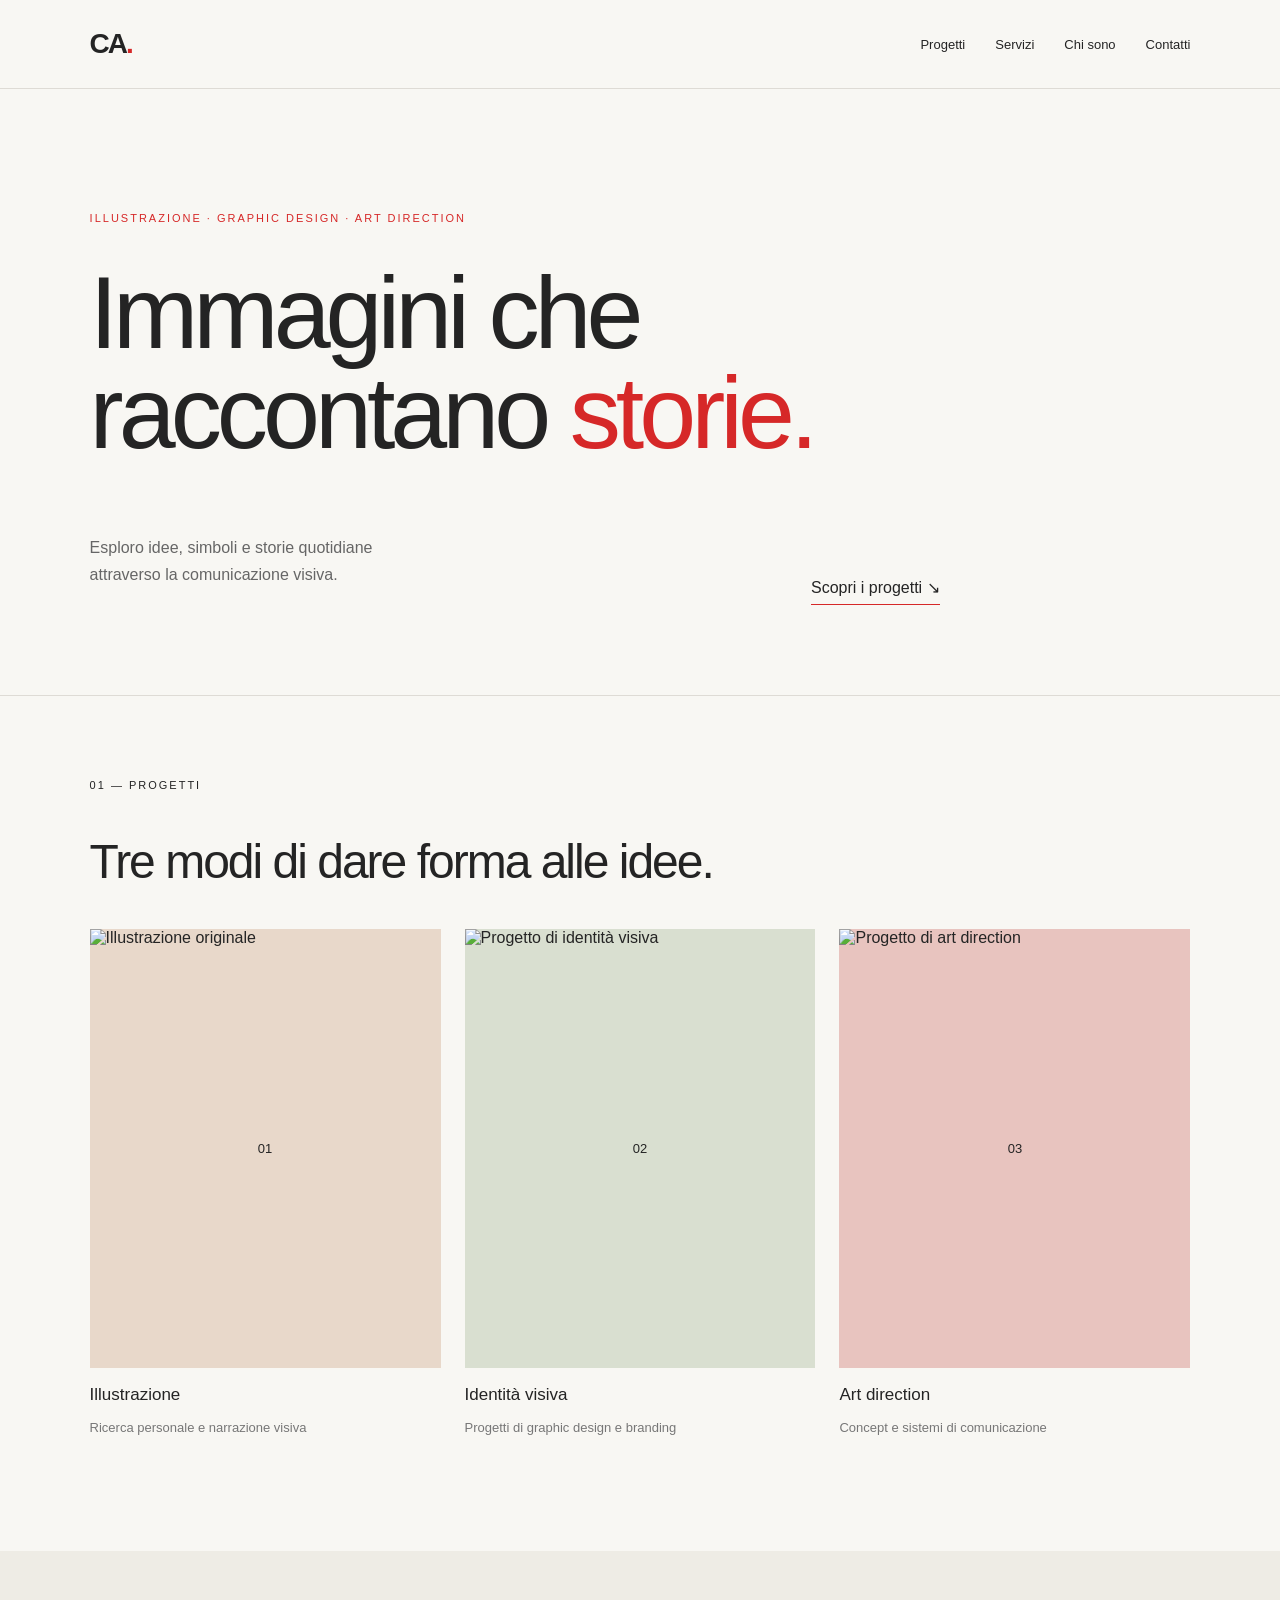
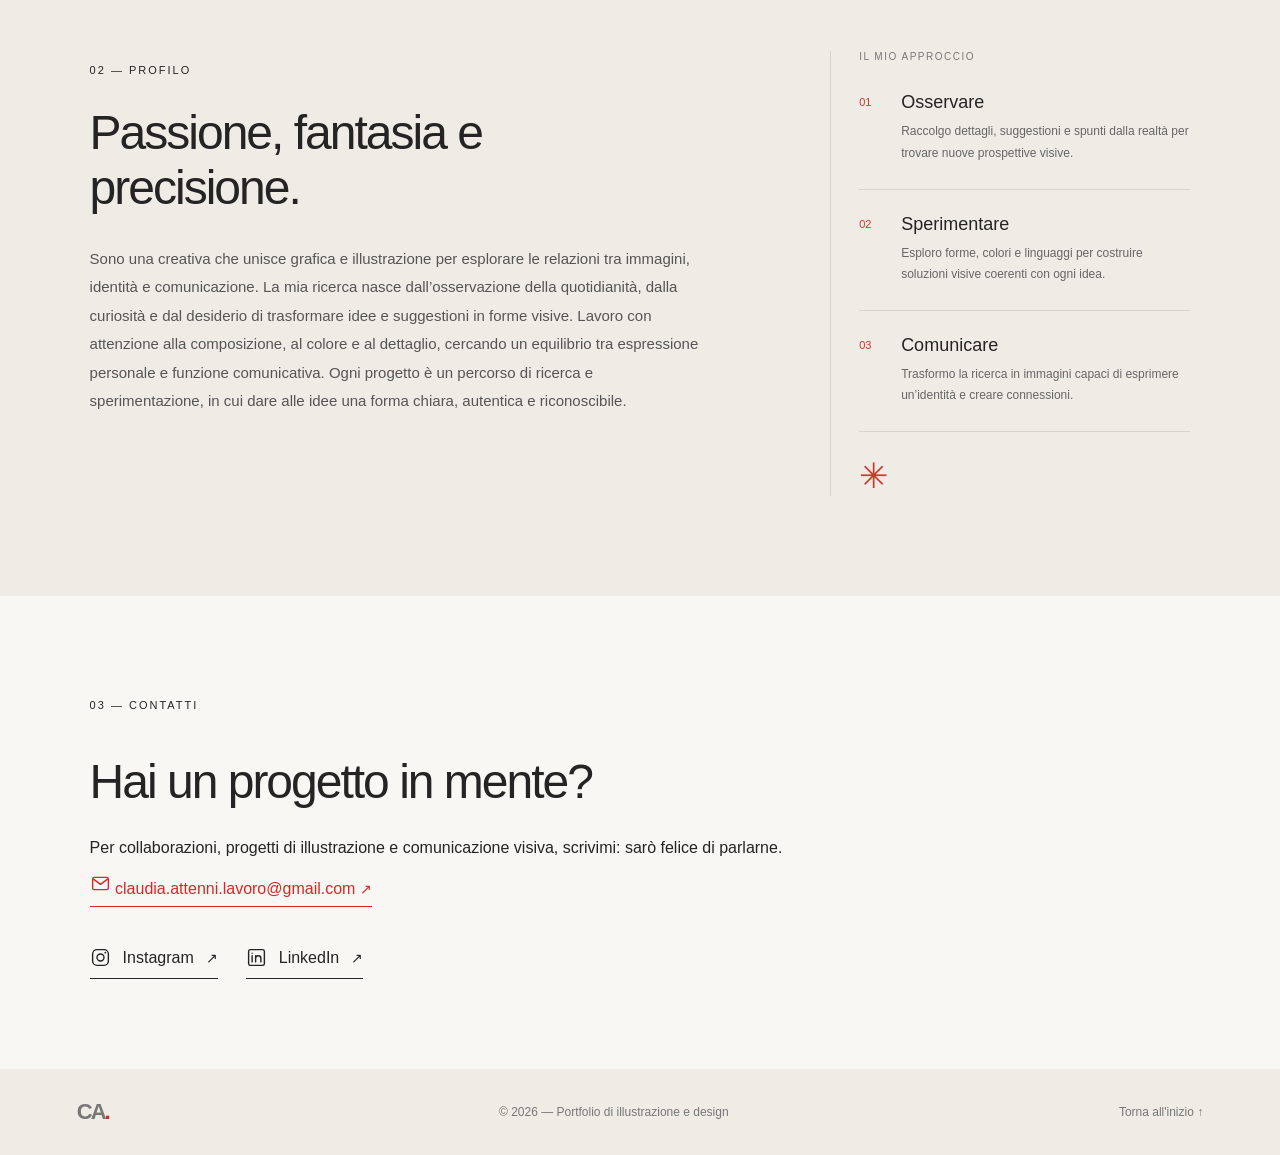
==== index.html @ a5320c5b "Add files via upload" ====
<!DOCTYPE html>
<html lang="it">
<head>
  <meta charset="UTF-8">
  <meta name="viewport" content="width=device-width, initial-scale=1.0">

  <title>Portfolio | Illustrazione e Design</title>

<link rel="icon" type="image/png" href="img\favicon.png">

  <link rel="stylesheet" href="style.css">
</head>

<body>

  <header class="header">
    <a href="#" class="logo">CA<span>.</span></a>

    <nav class="menu">
  <a href="index.html#progetti">Progetti</a>
  <a href="servizi.html">Servizi</a>
  <a href="chi-sono.html">Chi sono</a>
  <a href="index.html#contatti">Contatti</a>
</nav>
  </header>

  <main>

    <section class="hero">
      <p class="etichetta">
        ILLUSTRAZIONE · GRAPHIC DESIGN · ART DIRECTION
      </p>

      <h1>
        Immagini che<br>
        raccontano <span>storie.</span>
      </h1>

      <div class="hero-bottom">
        <p>
          Esploro idee, simboli e storie quotidiane
          attraverso la comunicazione visiva.
        </p>

        <a href="#progetti" class="link-progetti">
          Scopri i progetti ↘
        </a>
      </div>
    </section>

    <section class="progetti" id="progetti">
      <div class="sezione-header">
        <p class="etichetta">01 — PROGETTI</p>
        <h2>Tre modi di dare forma alle idee.</h2>
      </div>

  
<div class="griglia-progetti">

  <a class="progetto-link" href="illustrazione.html">
    <article class="progetto">
      <div class="immagine progetto-uno">
        <img
          src="img/illustrazione.jpg"
          alt="Illustrazione originale"
          loading="lazy"
        >
        <span>01</span>
      </div>
      <h3>Illustrazione</h3>
      <p>Ricerca personale e narrazione visiva</p>
    </article>
  </a>

  <a class="progetto-link" href="identita-visiva.html">
    <article class="progetto">
      <div class="immagine progetto-due">
        <img
          src="img/identita-visiva.jpg"
          alt="Progetto di identità visiva"
          loading="lazy"
        >
        <span>02</span>
      </div>
      <h3>Identità visiva</h3>
      <p>Progetti di graphic design e branding</p>
    </article>
  </a>

  <a class="progetto-link" href="art-direction.html">
    <article class="progetto">
      <div class="immagine progetto-tre">
        <img
          src="img/art-direction.jpg"
          alt="Progetto di art direction"
          loading="lazy"
        >
        <span>03</span>
      </div>
      <h3>Art direction</h3>
      <p>Concept e sistemi di comunicazione</p>
    </article>
  </a>

</div>

    </section>

   
<section class="profilo" id="profilo">

  <div class="profilo-sinistra">
    <p class="etichetta">02 — PROFILO</p>

    <h2>Passione, fantasia e precisione.</h2>

    <p class="profilo-testo">
      Sono una creativa che unisce grafica e illustrazione per esplorare
      le relazioni tra immagini, identità e comunicazione. La mia ricerca
      nasce dall’osservazione della quotidianità, dalla curiosità e dal
      desiderio di trasformare idee e suggestioni in forme visive.
      Lavoro con attenzione alla composizione, al colore e al dettaglio,
      cercando un equilibrio tra espressione personale e funzione
      comunicativa. Ogni progetto è un percorso di ricerca e
      sperimentazione, in cui dare alle idee una forma chiara,
      autentica e riconoscibile.
    </p>
  </div>

  <aside class="profilo-destra">

    <p class="profilo-laterale-titolo">IL MIO APPROCCIO</p>

    <div class="profilo-punto">
      <span class="profilo-numero">01</span>
      <div>
        <h3>Osservare</h3>
        <p>
          Raccolgo dettagli, suggestioni e spunti dalla realtà
          per trovare nuove prospettive visive.
        </p>
      </div>
    </div>

    <div class="profilo-punto">
      <span class="profilo-numero">02</span>
      <div>
        <h3>Sperimentare</h3>
        <p>
          Esploro forme, colori e linguaggi per costruire
          soluzioni visive coerenti con ogni idea.
        </p>
      </div>
    </div>

    <div class="profilo-punto">
      <span class="profilo-numero">03</span>
      <div>
        <h3>Comunicare</h3>
        <p>
          Trasformo la ricerca in immagini capaci di esprimere
          un’identità e creare connessioni.
        </p>
      </div>
    </div>

    <span class="profilo-segno" aria-hidden="true">✳</span>

  </aside>

</section>


<section class="contatti" id="contatti">

  <p class="etichetta">03 — CONTATTI</p>

  <h2>Hai un progetto in mente?</h2>

  <p>
    Per collaborazioni, progetti di illustrazione e comunicazione visiva,
    scrivimi: sarò felice di parlarne.
  </p>

  <a class="link-email" href="mailto:claudia.attenni.lavoro@gmail.com">
    <svg viewBox="0 0 24 24" aria-hidden="true">
      <rect x="3" y="5" width="18" height="14" rx="2"/>
      <path d="m4 7 8 6 8-6"/>
    </svg>
    <span>claudia.attenni.lavoro@gmail.com</span>
    <span class="freccia-contatto">↗</span>
  </a>

  <div class="contatti-social">

    <a
      href="https://www.instagram.com/claudia_graphicdesign/"
      target="_blank"
      rel="noopener noreferrer"
      aria-label="Visita il profilo Instagram"
    >
      <svg viewBox="0 0 24 24" aria-hidden="true">
        <rect x="3" y="3" width="18" height="18" rx="5"/>
        <circle cx="12" cy="12" r="4"/>
        <circle cx="17.5" cy="6.5" r="1" class="punto-icona"/>
      </svg>
      <span>Instagram</span>
      <span class="freccia-contatto">↗</span>
    </a>

    <a
      href="https://www.linkedin.com/in/claudia-attenni-b484a43a5/"
      target="_blank"
      rel="noopener noreferrer"
      aria-label="Visita il profilo LinkedIn"
    >
      <svg viewBox="0 0 24 24" aria-hidden="true">
        <rect x="3" y="3" width="18" height="18" rx="2"/>
        <path d="M7 10v7 M7 7v.1 M11 17v-7 M11 13a3 3 0 0 1 6 0v4"/>
      </svg>
      <span>LinkedIn</span>
      <span class="freccia-contatto">↗</span>
    </a>

  </div>

</section>


  </main>

<footer class="footer">
  <a href="index.html" class="logo">CA<span>.</span></a>

  <p>© 2026 — Portfolio di illustrazione e design</p>

  <a href="#top" class="torna-inizio">
    Torna all'inizio ↑
  </a>
</footer>

  <script src="script.js"></script>

</body>
</html>
---- style.css ----
/* homepage INDEX */
/* IMPOSTAZIONI GENERALI */

* {
  box-sizing: border-box;
}

html {
  scroll-behavior: smooth;
}

body {
  margin: 0;
  background: #f8f7f3;
  color: #242424;
  font-family: Arial, sans-serif;
}

a {
  color: inherit;
  text-decoration: none;
}

.etichetta {
  font-size: 11px;
  letter-spacing: 2px;
  line-height: 1.6;
}

/* HEADER */

.header {
  display: flex;
  justify-content: space-between;
  align-items: center;
  padding: 28px 7%;
  border-bottom: 1px solid #dedbd5;
}

.logo {
  font-size: 28px;
  font-weight: bold;
  letter-spacing: -2px;
}

.logo span,
.hero h1 span {
  color: #d62828;
}

.menu {
  display: flex;
  gap: 30px;
  font-size: 13px;
  font-weight: 300;
}

.menu a:hover,
footer a:hover {
  color: #d62828;
}

section[id] {
  scroll-margin-top: 24px;
}

.menu a {
  transition: color 0.2s ease;
}

.menu a:focus-visible {
  outline: 2px solid #d62828;
  outline-offset: 5px;
}

/* PRESENTAZIONE */

.hero {
  padding: 110px 7% 90px;
}

.hero .etichetta {
  color: #d62828;
}

.hero h1 {
  margin: 35px 0;
  font-size: clamp(48px, 8vw, 108px);
  line-height: 0.98;
  letter-spacing: -5px;
  font-weight: 500;
}

.hero-bottom {
  display: flex;
  justify-content: space-between;
  align-items: end;
  gap: 30px;
  max-width: 850px;
}

.hero-bottom p {
  max-width: 350px;
  color: #666;
  line-height: 1.7;
}

.link-progetti {
  padding-bottom: 7px;
  border-bottom: 1px solid #d62828;
  white-space: nowrap;
}

/* PROGETTI */

.progetti {
  padding: 70px 7% 100px;
  border-top: 1px solid #dedbd5;
}

.sezione-header {
  margin-bottom: 35px;
}

.sezione-header h2,
.profilo h2,
.contatti h2 {
  font-size: clamp(30px, 4vw, 48px);
  font-weight: 500;
  letter-spacing: -2px;
}

.griglia-progetti {
  display: grid;
  grid-template-columns: repeat(3, minmax(0, 1fr));
  gap: 24px;
}

.immagine {
  position: relative;
  display: flex;
  align-items: center;
  justify-content: center;
  aspect-ratio: 4 / 5;
  overflow: hidden;
}

.immagine span {
  font-size: 13px;
}

.progetto-uno {
  background: #e8d8ca;
}

.progetto-due {
  background: #d9dfd0;
}

.progetto-tre {
  background: #e8c4bf;
}

.progetto h3 {
  margin-bottom: 6px;
  font-size: 17px;
  font-weight: 500;
}

.progetto p {
  color: #777;
  font-size: 13px;
  line-height: 1.6;
}

.immagine img {
  display: block;
  width: 100%;
  height: 100%;
  object-fit: cover;
  transition: transform 0.4s ease;
}

.progetto:hover .immagine img {
  transform: scale(1.04);
}

/* PROFILO */

.profilo {
  padding: 80px 7%;
  background: #eeece5;
}

.profilo h2 {
  max-width: 650px;
}

.profilo > p:last-child {
  max-width: 480px;
  line-height: 1.8;
  color: #666;
}

/* CONTATTI */

.contatti {
  padding: 90px 7%;
}

.contatti h2 {
  margin-bottom: 30px;
}

.contatti > a {
  display: inline-block;
  padding-bottom: 8px;
  color: #d62828;
  border-bottom: 1px solid #d62828;
}

/* FOOTER */

footer {
  display: flex;
  justify-content: space-between;
  padding: 25px 7%;
  border-top: 1px solid #dedbd5;
  color: #777;
  font-size: 12px;
}

/* ADATTAMENTO AGLI SCHERMI PICCOLI */

@media (max-width: 700px) {
  .header {
    padding: 22px 6%;
  }

  .menu {
    gap: 14px;
    font-size: 12px;
  }

  .hero {
    padding: 80px 6%;
  }

  .hero h1 {
    letter-spacing: -2px;
  }

  .hero-bottom {
    align-items: start;
    flex-direction: column;
    gap: 15px;
  }

  .progetti,
  .profilo,
  .contatti {
    padding: 60px 6%;
  }

  .griglia-progetti {
    grid-template-columns: 1fr;
    gap: 30px;
  }

  footer {
    padding: 22px 6%;
    gap: 15px;
  }
}




/* PAGINA CHI SONO */

.pagina-chi-sono {
  overflow: hidden;
}

/* INTRODUZIONE */

.introduzione-personale {
  padding: 100px 7% 110px;
}

.introduzione-personale .etichetta,
.pagina-chi-sono .etichetta {
  color: #d62828;
}

.introduzione-personale h1 {
  max-width: 1000px;
  margin: 45px 0 35px;
  font-size: clamp(48px, 8vw, 100px);
  line-height: 1;
  letter-spacing: -5px;
  font-weight: 500;
}

.introduzione-personale h1 span {
  display: block;
  color: #d62828;
}

.testo-introduttivo {
  max-width: 570px;
  margin-left: auto;
  color: #666;
  font-size: 18px;
  line-height: 1.8;
}

/* APPROCCIO CREATIVO */

.approccio-creativo {
  display: grid;
  grid-template-columns: 1fr 1fr;
  gap: 70px;
  padding: 90px 7%;
  background: #eeece5;
}

.titolo-approccio h2,
.formazione h2,
.invito-contatti h2 {
  max-width: 550px;
  font-size: clamp(32px, 4vw, 52px);
  line-height: 1.1;
  letter-spacing: -2px;
  font-weight: 500;
}

.testo-approccio {
  padding-top: 25px;
}

.testo-approccio p {
  margin: 0 0 22px;
  color: #555;
  font-size: 15px;
  line-height: 1.9;
}

/* AREE CREATIVE */

.aree-creative {
  padding: 100px 7%;
}

.elenco-competenze {
  margin-top: 35px;
  border-top: 1px solid #dedbd5;
}

.competenza {
  display: grid;
  grid-template-columns: 50px 1fr 30px;
  gap: 20px;
  align-items: center;
  padding: 28px 0;
  border-bottom: 1px solid #dedbd5;
  transition: padding 0.25s ease;
}

.competenza:hover {
  padding-left: 10px;
}

.competenza > span:first-child {
  color: #d62828;
  font-size: 12px;
}

.competenza h3 {
  margin: 0 0 8px;
  font-size: 23px;
  font-weight: 500;
}

.competenza p {
  margin: 0;
  color: #777;
  font-size: 14px;
  line-height: 1.7;
}

.freccia {
  color: #d62828;
  font-size: 22px;
}

/* FORMAZIONE */

.formazione {
  padding: 90px 7%;
  background: #eeece5;
}

.formazione h2 {
  margin: 35px 0 55px;
}

.voce-formazione {
  max-width: 750px;
  padding: 25px 0;
  border-top: 1px solid #d5d2ca;
}

.anno-formazione {
  color: #d62828;
  font-size: 12px;
  letter-spacing: 0.5px;
}

.voce-formazione h3 {
  margin: 12px 0;
  font-size: 22px;
  font-weight: 500;
}

.voce-formazione > p:last-child {
  max-width: 550px;
  color: #666;
  font-size: 14px;
  line-height: 1.8;
}

/* INVITO AI CONTATTI */

.invito-contatti {
  padding: 100px 7%;
}

.invito-contatti h2 {
  margin: 35px 0 20px;
}

.invito-contatti > p:not(.etichetta) {
  color: #666;
  line-height: 1.8;
}

.invito-contatti > a {
  display: inline-block;
  margin-top: 15px;
  padding-bottom: 8px;
  color: #d62828;
  border-bottom: 1px solid #d62828;
}

/* ACCESSIBILITÀ E NAVIGAZIONE */

.menu a[aria-current="page"] {
  color: #d62828;
}

/* ADATTAMENTO A TABLET E SMARTPHONE */

@media (max-width: 700px) {
  .introduzione-personale {
    padding: 75px 6%;
  }

  .introduzione-personale h1 {
    margin: 35px 0 25px;
    letter-spacing: -2px;
  }

  .testo-introduttivo {
    margin-left: 0;
    font-size: 16px;
  }

  .approccio-creativo {
    grid-template-columns: 1fr;
    gap: 20px;
    padding: 65px 6%;
  }

  .testo-approccio {
    padding-top: 0;
  }

  .aree-creative,
  .formazione,
  .invito-contatti {
    padding: 65px 6%;
  }

  .competenza {
    grid-template-columns: 30px 1fr 20px;
    gap: 12px;
  }

  .competenza h3 {
    font-size: 20px;
  }

  .formazione h2,
  .invito-contatti h2 {
    letter-spacing: -1px;
  }
}





/* COLLEGAMENTI AI PROGETTI */

.progetto-link {
  display: block;
  min-width: 0;
}

.progetto-link .progetto {
  height: 100%;
}

.progetto-link .immagine {
  transition: transform 0.3s ease;
}

.progetto-link:hover .immagine {
  transform: translateY(-4px);
}

.progetto-link:focus-visible {
  outline: 2px solid #d62828;
  outline-offset: 5px;
}

/* PAGINA DEL SINGOLO PROGETTO */

.pagina-progetto {
  padding-top: 30px;
}

.torna-indietro {
  display: inline-block;
  margin: 10px 7% 40px;
  color: #666;
  font-size: 13px;
}

.torna-indietro:hover {
  color: #d62828;
}

.introduzione-progetto {
  padding: 45px 7% 65px;
}

.introduzione-progetto .etichetta {
  color: #d62828;
}

.introduzione-progetto h1 {
  margin: 30px 0 20px;
  font-size: clamp(45px, 8vw, 96px);
  font-weight: 500;
  line-height: 1;
  letter-spacing: -4px;
}

.introduzione-progetto > p:last-child {
  max-width: 600px;
  color: #666;
  font-size: 17px;
  line-height: 1.8;
}

.immagine-dettaglio {
  display: flex;
  align-items: center;
  justify-content: center;
  margin: 0 7%;
  min-height: 350px;
  aspect-ratio: 16 / 9;
  background: #ffffff;
  color: #242424;
  font-size: 13px;
}

.testo-progetto {
  display: grid;
  grid-template-columns: 1fr 1fr;
  gap: 60px;
  padding: 90px 7%;
}

.testo-progetto .etichetta {
  color: #d62828;
}

.testo-progetto h2 {
  max-width: 400px;
  font-size: clamp(30px, 4vw, 45px);
  font-weight: 500;
  letter-spacing: -2px;
}

.descrizione-dettagliata {
  padding-top: 20px;
}

.descrizione-dettagliata p {
  color: #666;
  font-size: 15px;
  line-height: 1.9;
}

.progetto-contatti {
  padding: 65px 7%;
  background: #eeece5;
}

.progetto-contatti h2 {
  font-size: clamp(30px, 4vw, 45px);
  font-weight: 500;
  letter-spacing: -2px;
}

.progetto-contatti a {
  display: inline-block;
  padding-bottom: 8px;
  color: #d62828;
  border-bottom: 1px solid #d62828;
}

@media (max-width: 700px) {
  .introduzione-progetto {
    padding: 30px 6% 45px;
  }

  .introduzione-progetto h1 {
    letter-spacing: -2px;
  }

  .immagine-dettaglio {
    margin: 0 6%;
    min-height: 220px;
  }

  .testo-progetto {
    grid-template-columns: 1fr;
    gap: 15px;
    padding: 60px 6%;
  }

  .descrizione-dettagliata {
    padding-top: 0;
  }

  .progetto-contatti {
    padding: 55px 6%;
  }

  .progetto-contatti h2 {
    letter-spacing: -1px;
  }
}



/* IMMAGINI DEI PROGETTI */

.immagine {
  position: relative;
  overflow: hidden;
}

.immagine img {
  display: block;
  width: 100%;
  height: 100%;
  object-fit: cover;
  object-position: center;
}

/* Mantiene visibili i numeri delle schede */

.immagine span {
  position: absolute;
  z-index: 2;
}




/* NAVIGAZIONE MIGLIORATA */

.header {
  position: relative;
  z-index: 10;
  background: #f8f7f3;
}

.menu a {
  transition: color 0.2s ease;
}

.menu a:focus-visible,
.logo:focus-visible,
footer a:focus-visible {
  outline: 2px solid #d62828;
  outline-offset: 5px;
}

/* INTERAZIONI DEI PROGETTI */

.progetto-link {
  color: inherit;
  text-decoration: none;
}

.progetto-link .immagine {
  transition: transform 0.3s ease;
}

.progetto-link:hover .immagine {
  transform: translateY(-5px);
}

.progetto-link:hover h3 {
  color: #d62828;
}

.progetto h3 {
  transition: color 0.2s ease;
}

/* MOVIMENTO RIDOTTO PER CHI LO PREFERISCE */

@media (prefers-reduced-motion: reduce) {
  html {
    scroll-behavior: auto;
  }

  *,
  *::before,
  *::after {
    animation-duration: 0.01ms !important;
    transition-duration: 0.01ms !important;
  }
}

/* SMARTPHONE */

@media (max-width: 480px) {
  .header {
    padding: 20px 6%;
    align-items: flex-start;
    gap: 18px;
  }

  .logo {
    font-size: 25px;
  }

  .menu {
    flex-wrap: wrap;
    justify-content: flex-end;
    gap: 10px 15px;
    font-size: 12px;
  }

  .hero h1 {
    font-size: clamp(42px, 12vw, 58px);
  }

  footer {
    flex-wrap: wrap;
    align-items: center;
    font-size: 11px;
  }
}



/* IMMAGINE PRINCIPALE DEL PROGETTO */

/* Illustrazione principale	1800 × 1200 px
Poster verticale	1200 × 1800 px
Dettagli e mockup	1400 × 1000 px */

.immagine-dettaglio {
  position: relative;
  overflow: hidden;
}

.immagine-dettaglio img {
  display: block;
  width: 100%;
  height: 100%;
  object-fit: contain;
  object-position: center;
}

.immagine-dettaglio .numero-immagine {
  position: absolute;
  right: 20px;
  bottom: 20px;
  z-index: 2;
  padding: 8px 12px;
  background: var(--carta);
  color: var(--inchiostro);
  font-size: 12px;
  letter-spacing: 1px;
}


/* IMMAGINE NELLA PAGINA CHI SONO */

.immagine-personale {
  margin: 0px 0px 100px 0px;
}

.immagine-personale img {
  display: block;
  width: 100%;
  max-height: 650px;
  object-fit: contain;
  object-position: center;
  background: var(--carta-scura);
}

.didascalia-immagine {
  margin-top: 12px;
  color: var(--secondario);
  font-size: 12px;
  letter-spacing: 0.04em;
}

@media (max-width: 600px) {
  .immagine-personale {
    margin: 25px var(--margine) 55px;
  }

  .immagine-personale img {
    max-height: 450px;
  }
}



/* 05 — ESPERIENZE E RICONOSCIMENTI */


.esperienze {
  margin: 0;
  padding: 90px 7% 100px;
  background: #eeece5;
  width: 100%;
}


.esperienze h2 {
  max-width: 650px;
  margin: 0 0 45px;
}

.elenco-esperienze {
  width: 100%;
  border-top: 1px solid var(--linea);
  box-sizing: border-box;
}

.voce-esperienza {
  display: grid;
  grid-template-columns: 1fr 1.2fr 1.5fr;
  gap: 30px;
  align-items: start;
  padding: 28px 0;
  border-bottom: 1px solid var(--linea);
  box-sizing: border-box;
}

.voce-esperienza .anno-formazione,
.voce-esperienza h3,
.voce-esperienza p:last-child {
  margin-top: 0;
}

.voce-esperienza h3 {
  margin-bottom: 0;
}

.voce-esperienza p:last-child {
  color: var(--secondario);
  line-height: 1.7;
}

@media (max-width: 700px) {
  .voce-esperienza {
    grid-template-columns: 1fr;
    gap: 10px;
    padding: 24px 0;
  }

.esperienze {
  padding: 65px 6% 60px;
}

  .esperienze {
    padding-bottom: 60px;
  }
}


/* FOOTER */

.footer {
  display: flex;
  align-items: center;
  justify-content: space-between;
  gap: 24px;
  padding: 30px 6% 30px;
  border-top: 1px solid var(--linea);
  background: #eeece5;
}

.footer p {
  margin: 0;
  color: var(--secondario);
  font-size: 12px;
}

.footer .logo {
  font-size: 22px;
  font-weight: 700;
}

.footer .torna-inizio {
  font-size: 12px;
  transition: color 0.2s ease;
}

.footer .torna-inizio:hover {
  color: var(--rosso);
}

@media (max-width: 600px) {
  .footer {
    flex-wrap: wrap;
    gap: 18px;
  }

  .footer p {
    order: 3;
    width: 100%;
  }
}

/* ICONE DEI CONTATTI */

.link-email,
.contatti-social a {
  display: inline-flex;
  align-items: center;
  gap: 12px;
  text-decoration: none;
}

.link-email svg,
.contatti-social svg {
  width: 21px;
  height: 21px;
  flex-shrink: 0;
  fill: none;
  stroke: currentColor;
  stroke-width: 1.6;
  stroke-linecap: round;
  stroke-linejoin: round;
}

.contatti-social {
  display: flex;
  flex-wrap: wrap;
  gap: 28px;
  margin-top: 30px;
}

.contatti-social a {
  padding: 10px 0;
  border-bottom: 1px solid currentColor;
  transition: color 0.2s ease;
}

.freccia-contatto {
  font-size: 14px;
  transition: transform 0.2s ease;
}

.contatti-social a:hover,
.link-email:hover {
  color: var(--rosa);
}

.contatti-social a:hover .freccia-contatto,
.link-email:hover .freccia-contatto {
  transform: translate(3px, -3px);
}

.punto-icona {
  fill: currentColor;
  stroke: none;
}

@media (max-width: 600px) {
  .contatti-social {
    gap: 20px;
  }

  .link-email {
    align-items: flex-start;
    overflow-wrap: anywhere;
  }
}


/* =====================================
   ADATTAMENTO A TABLET E SMARTPHONE
   ===================================== */

/* TABLET */
@media (max-width: 900px) {
  :root {
    --margine: 5%;
  }

  .griglia-progetti {
    grid-template-columns: repeat(2, minmax(0, 1fr));
    gap: 28px 20px;
  }

  .hero {
    min-height: auto;
    padding-top: 100px;
    padding-bottom: 60px;
  }
}

/* SMARTPHONE */
@media (max-width: 600px) {
  :root {
    --margine: 6%;
  }

  body {
    font-size: 15px;
  }

  /* HEADER E MENU */
  .header {
    padding: 20px var(--margine);
    gap: 16px;
    flex-wrap: wrap;
  }

  .menu {
    display: flex;
    flex-wrap: wrap;
    gap: 12px 18px;
  }

  .menu a {
    font-size: 12px;
  }

  /* TITOLI E INTRODUZIONE */
  .hero {
    padding-top: 75px;
    padding-bottom: 45px;
  }

  .hero h1,
  .introduzione-personale h1,
  .introduzione-progetto h1 {
    font-size: clamp(38px, 10vw, 58px);
    line-height: 1.05;
    overflow-wrap: break-word;
  }

  .hero p,
  .testo-introduttivo,
  .introduzione-progetto > p {
    font-size: 15px;
    line-height: 1.7;
  }

  /* PROGETTI */
  .progetti,
  .profilo,
  .contatti,
  .pagina-chi-sono,
  .pagina-progetto {
    padding-left: var(--margine);
    padding-right: var(--margine);
  }

  .griglia-progetti {
    grid-template-columns: minmax(0, 1fr);
    gap: 32px;
  }

  .immagine {
    width: 100%;
    aspect-ratio: 4 / 3;
  }

  
/* RACCONTO EDITORIALE DEL PROGETTO */
.testo-progetto {
  display: grid;
  grid-template-columns: minmax(0, 0.85fr) minmax(0, 1.15fr);
  gap: clamp(32px, 7vw, 100px);
  padding: 64px 0;
  border-top: 1px solid var(--linea);
  border-bottom: 1px solid var(--linea);
}

.testo-progetto-intestazione h2 {
  max-width: 420px;
  margin: 20px 0;
  font-size: clamp(30px, 4vw, 48px);
  line-height: 1.08;
  font-weight: 400;
  letter-spacing: -0.04em;
}

.testo-introduttivo {
  max-width: 340px;
  color: var(--secondario);
  font-size: 15px;
  line-height: 1.7;
}

.descrizione-dettagliata {
  min-width: 0;
}

.descrizione-dettagliata > p {
  font-size: 16px;
  line-height: 1.9;
}

.dati-progetto {
  margin-top: 36px;
  border-top: 1px solid var(--linea);
}

.dato-progetto {
  display: flex;
  justify-content: space-between;
  gap: 20px;
  padding: 15px 0;
  border-bottom: 1px solid var(--linea);
  font-size: 13px;
}

.dato-progetto span:first-child {
  color: var(--secondario);
}

.dato-progetto span:last-child {
  text-align: right;
}

@media (max-width: 700px) {
  .testo-progetto {
    grid-template-columns: 1fr;
    gap: 24px;
    padding: 40px 0;
  }

  .testo-progetto-intestazione h2 {
    font-size: 34px;
  }

  .dati-progetto {
    margin-top: 28px;
  }
}


/* APERTURA EDITORIALE DEL PROGETTO */
.introduzione-progetto {
  padding-top: clamp(36px, 6vw, 80px);
  padding-bottom: clamp(32px, 5vw, 64px);
}

.introduzione-riga {
  display: flex;
  justify-content: space-between;
  align-items: center;
  gap: 20px;
  padding-bottom: 22px;
  border-bottom: 1px solid var(--linea);
}

.introduzione-riga .etichetta,
.introduzione-categoria {
  margin: 0;
  font-size: 11px;
  letter-spacing: 0.1em;
}

.introduzione-categoria {
  color: var(--secondario);
  text-align: right;
}

.introduzione-progetto h1 {
  max-width: 1000px;
  margin: 32px 0 28px;
  font-size: clamp(44px, 8vw, 104px);
  line-height: 0.98;
  font-weight: 400;
  letter-spacing: -0.065em;
  overflow-wrap: anywhere;
}

.introduzione-fondo {
  display: flex;
  justify-content: space-between;
  align-items: flex-end;
  gap: 28px;
}

.introduzione-fondo > p {
  max-width: 500px;
  margin: 0;
  color: var(--secondario);
  font-size: 17px;
  line-height: 1.7;
}

.link-esplora {
  display: inline-flex;
  align-items: center;
  gap: 12px;
  flex-shrink: 0;
  padding-bottom: 6px;
  border-bottom: 1px solid var(--rosso);
  font-size: 13px;
  transition: color 0.25s ease;
}

.link-esplora span {
  color: var(--rosso);
  transition: transform 0.25s ease;
}

.link-esplora:hover {
  color: var(--rosso);
}

.link-esplora:hover span {
  transform: translateY(3px);
}

@media (max-width: 600px) {
  .introduzione-riga {
    align-items: flex-start;
    flex-direction: column;
    gap: 10px;
  }

  .introduzione-progetto h1 {
    margin: 28px 0 22px;
    font-size: clamp(42px, 12vw, 64px);
  }

  .introduzione-fondo {
    align-items: flex-start;
    flex-direction: column;
    gap: 22px;
  }

  .introduzione-fondo > p {
    font-size: 15px;
  }
}

@media (prefers-reduced-motion: reduce) {
  .link-esplora,
  .link-esplora span {
    transition: none;
  }
}


  /* IMMAGINE NELLA PAGINA CHI SONO */
  .immagine-personale img {
    width: 100%;
    height: auto;
    max-height: 450px;
    object-fit: contain;
  }

  /* CONTATTI */
  .link-email {
    max-width: 100%;
    gap: 8px;
    font-size: 13px;
  }

  .link-email span {
    overflow-wrap: anywhere;
  }

  .contatti-social {
    gap: 18px;
  }

  /* IMMAGINI DEI PROGETTI */
  .immagine-dettaglio {
    width: 100%;
    min-height: 240px;
  }

  .immagine-dettaglio img {
    width: 100%;
    height: auto;
    object-fit: contain;
  }



  
  /* EVITA ELEMENTI CHE ESCONO DALLO SCHERMO */
  img,
  svg {
    max-width: 100%;
  }
}


/* CONTROLLO DELLA LARGHEZZA DELLA PAGINA */

html {
  width: 100%;
  overflow-x: clip;
}

body {
  width: 100%;
  min-width: 0;
}

img {
  max-width: 100%;
}

/* I CONTENUTI NON DEVONO SUPERARE LO SCHERMO */
.progetto-link,
.progetto,
.profilo,
.contatti,
.invito-contatti,
.introduzione-personale,
.approccio-creativo,
.aree-creative,
.formazione,
.esperienze {
  min-width: 0;
}

/* TESTI LUNGHI, COME L'EMAIL */
.link-email span {
  overflow-wrap: anywhere;
}

/* MENU PIÙ ORDINATO SU SCHERMI PICCOLI */
@media (max-width: 600px) {
  .header {
    align-items: flex-start;
  }

  .menu {
    max-width: 100%;
    row-gap: 12px;
    column-gap: 16px;
  }

  .sezione-header {
    gap: 16px;
    align-items: flex-start;
  }
}

/* CORREZIONI RESPONSIVE FINALI */

@media (max-width: 700px) {
  .header {
    flex-wrap: wrap;
  }

  .menu {
    flex-wrap: wrap;
  }

  .approccio-creativo,
  .testo-progetto {
    min-width: 0;
  }

  .voce-esperienza {
    grid-template-columns: minmax(0, 1fr);
  }
}

@media (max-width: 600px) {
  /* Evita di sommare il padding della pagina
     a quello delle sezioni interne */
  .pagina-chi-sono,
  .pagina-progetto {
    padding-left: 0;
    padding-right: 0;
  }

  /* Immagine principale: margini corretti */
  .immagine-dettaglio {
    width: auto;
    margin: 0 6%;
    min-height: 0;
    aspect-ratio: 4 / 3;
  }

  .immagine-dettaglio img {
    width: 100%;
    height: auto;
    max-height: 450px;
    object-fit: contain;
  }

  /* Contatti: email leggibile */
  .link-email {
    display: flex;
    flex-wrap: wrap;
    align-items: center;
    max-width: 100%;
  }

  .link-email span {
    min-width: 0;
    overflow-wrap: anywhere;
  }

  /* Footer adattabile */
  footer,
  .footer {
    flex-wrap: wrap;
    gap: 16px;
  }
}



/* CURSORE CREATIVO */

.cursore-creativo {
  position: fixed;
  top: 0;
  left: 0;
  z-index: 9999;

  width: 18px;
  height: 18px;

  border: 1px solid #d62828;
  border-radius: 50%;

  pointer-events: none;
  opacity: 0;

  transform: translate(-50%, -50%);
  transition:
    width 0.25s ease,
    height 0.25s ease,
    background-color 0.25s ease,
    opacity 0.2s ease;

  will-change: left, top;
}

.cursore-creativo.visibile {
  opacity: 1;
}

.cursore-creativo.attivo {
  width: 34px;
  height: 34px;
  background-color: rgb(214 40 40 / 10%);
}

/* Solo dispositivi con puntatore preciso, come il mouse */
@media (hover: hover) and (pointer: fine) {
  body.cursore-attivo,
  body.cursore-attivo * {
    cursor: none !important;
  }
}

/* Rispetta le preferenze di movimento ridotto */
@media (prefers-reduced-motion: reduce) {
  .cursore-creativo {
    transition: none;
  }
}


/* ANIMAZIONE DEL TITOLO PRINCIPALE */

.hero h1 {
  position: relative;
  width: fit-content;
  max-width: 100%;
  animation: titolo-entra 1.3s ease-out both;
}

.hero h1::after {
  content: "";
  display: block;
  width: 0;
  height: 2px;
  margin-top: 18px;
  background-color: var(--rosso);
  animation: linea-entra 0.7s ease-out 0.55s forwards;
}

@keyframes titolo-entra {
  from {
    opacity: 0;
    transform: translateY(16px);
  }

  to {
    opacity: 1;
    transform: translateY(0);
  }
}

@keyframes linea-entra {
  from {
    width: 0;
  }

  to {
    width: 64px;
  }
}

/* Rispetta le preferenze di movimento ridotto */
@media (prefers-reduced-motion: reduce) {
  .hero h1,
  .hero h1::after {
    animation: none;
  }

  .hero h1::after {
    width: 64px;
  }
}



/* ==================================
   PAGINA SERVIZI
================================== */

.pagina-servizi {
  padding: 0 var(--margine);
}

.intro-servizi {
  padding: clamp(55px, 9vw, 120px) 0 80px;
  border-bottom: 1px solid var(--linea);
}

.intro-servizi h1 {
  margin: 30px 0;
  font-size: clamp(64px, 12vw, 150px);
  line-height: 0.88;
  font-weight: 400;
  letter-spacing: -0.075em;
}

.intro-servizi h1 span {
  color: var(--rosso);
}

.intro-servizi-testo {
  max-width: 520px;
  margin-left: auto;
  color: var(--secondario);
  font-size: 17px;
  line-height: 1.8;
}

/* ELENCO */

.elenco-servizi {
  border-bottom: 1px solid var(--linea);
}

.servizio {
  display: grid;
  grid-template-columns: 50px minmax(0, 1fr) 70px;
  gap: 24px;
  align-items: start;
  padding: 48px 0;
  border-bottom: 1px solid var(--linea);
}

.servizio:last-child {
  border-bottom: 0;
}

.servizio-numero {
  padding-top: 4px;
  color: var(--rosso);
  font-size: 13px;
}

.servizio-contenuto {
  max-width: 700px;
}

.servizio-contenuto .etichetta {
  margin: 0 0 16px;
}

.servizio-contenuto h2 {
  margin: 0 0 20px;
  font-size: clamp(32px, 5vw, 58px);
  line-height: 1.05;
  font-weight: 400;
  letter-spacing: -0.045em;
}

.servizio-contenuto > p:not(.etichetta) {
  max-width: 590px;
  color: var(--secondario);
  font-size: 16px;
  line-height: 1.8;
}

.servizio-contenuto ul {
  display: grid;
  grid-template-columns: repeat(2, minmax(0, 1fr));
  gap: 12px 24px;
  margin: 28px 0 0;
  padding: 0;
  list-style: none;
}

.servizio-contenuto li {
  position: relative;
  padding-left: 16px;
  font-size: 14px;
  line-height: 1.6;
}

.servizio-contenuto li::before {
  content: "";
  position: absolute;
  top: 9px;
  left: 0;
  width: 5px;
  height: 5px;
  border-radius: 50%;
  background: var(--rosso);
}

.servizio-segno {
  color: var(--rosso);
  font-size: 42px;
  text-align: right;
  line-height: 1;
  transition: transform 0.3s ease;
}

.servizio:hover .servizio-segno {
  transform: rotate(18deg);
}

/* METODO DI LAVORO */

.metodo-servizi {
  padding: clamp(60px, 9vw, 110px) 0;
  border-bottom: 1px solid var(--linea);
}

.metodo-servizi > h2 {
  margin: 24px 0 56px;
  font-size: clamp(48px, 8vw, 94px);
  line-height: 0.95;
  font-weight: 400;
  letter-spacing: -0.06em;
}

.metodo-fasi {
  display: grid;
  grid-template-columns: repeat(4, minmax(0, 1fr));
  gap: 28px;
}

.metodo-fasi > div {
  padding-top: 18px;
  border-top: 1px solid var(--rosso);
}

.metodo-fasi span {
  color: var(--rosso);
  font-size: 12px;
}

.metodo-fasi h3 {
  margin: 20px 0 10px;
  font-size: 21px;
  font-weight: 400;
}

.metodo-fasi p {
  color: var(--secondario);
  font-size: 14px;
  line-height: 1.7;
}

/* CONTATTO FINALE */

.invito-servizi {
  padding: clamp(65px, 10vw, 120px) 0;
}

.invito-servizi h2 {
  margin: 24px 0;
  font-size: clamp(56px, 10vw, 110px);
  font-weight: 400;
  letter-spacing: -0.065em;
  line-height: 0.95;
}

.invito-servizi > p:not(.etichetta) {
  max-width: 500px;
  color: var(--secondario);
  font-size: 16px;
  line-height: 1.8;
}

.invito-servizi .link-email {
  display: inline-flex;
  align-items: center;
  gap: 16px;
  margin-top: 20px;
  padding-bottom: 8px;
  border-bottom: 1px solid var(--rosso);
}

.invito-servizi .link-email span {
  color: var(--rosso);
}

/* RESPONSIVE */

@media (max-width: 800px) {
  .servizio {
    grid-template-columns: 35px minmax(0, 1fr) 35px;
    gap: 16px;
  }

  .metodo-fasi {
    grid-template-columns: repeat(2, minmax(0, 1fr));
    row-gap: 32px;
  }
}

@media (max-width: 600px) {
  .intro-servizi {
    padding-bottom: 55px;
  }

  .intro-servizi h1 {
    font-size: clamp(58px, 15vw, 88px);
  }

  .intro-servizi-testo {
    margin-left: 0;
    font-size: 15px;
  }

  .servizio {
    grid-template-columns: 25px minmax(0, 1fr);
    gap: 12px;
    padding: 34px 0;
  }

  .servizio-segno {
    display: none;
  }

  .servizio-contenuto ul {
    grid-template-columns: 1fr;
    gap: 10px;
  }

  .servizio-contenuto > p:not(.etichetta) {
    font-size: 15px;
  }

  .metodo-fasi {
    grid-template-columns: 1fr;
    gap: 28px;
  }
}

@media (prefers-reduced-motion: reduce) {
  .servizio-segno {
    transition: none;
  }

  .servizio:hover .servizio-segno {
    transform: none;
  }
}


/* SPAZIATURE E MARGINI DELLA PAGINA SERVIZI */
.pagina-servizi {
  padding-left: clamp(22px, 7vw, 110px);
  padding-right: clamp(22px, 7vw, 110px);
  max-width: 1600px;
  margin-left: auto;
  margin-right: auto;
}

.pagina-servizi .intro-servizi,
.pagina-servizi .elenco-servizi,
.pagina-servizi .metodo-servizi,
.pagina-servizi .invito-servizi {
  min-width: 0;
}

.pagina-servizi p,
.pagina-servizi h1,
.pagina-servizi h2,
.pagina-servizi h3 {
  overflow-wrap: break-word;
}


/* TITOLI E ICONE DEI SERVIZI */

.servizio-titolo-riga {
  display: flex;
  align-items: center;
  justify-content: space-between;
  gap: 20px;
  margin-bottom: 20px;
}

.servizio-titolo-riga h2 {
  margin: 0;
}

.servizio-icona {
  width: 44px;
  height: 44px;
  flex-shrink: 0;
  stroke: var(--rosso);
  stroke-width: 1.5;
  stroke-linecap: round;
  stroke-linejoin: round;
  transition: transform 0.25s ease;
}

.servizio:hover .servizio-icona {
  transform: rotate(-6deg) scale(1.05);
}

@media (max-width: 600px) {
  .servizio-icona {
    width: 32px;
    height: 32px;
  }
}

@media (prefers-reduced-motion: reduce) {
  .servizio-icona {
    transition: none;
  }

  .servizio:hover .servizio-icona {
    transform: none;
  }
}

/* PAGINA SERVIZI — ICONE PIÙ DISCRETE */

.pagina-servizi .servizio-icona {
  width: 38px;
  height: 38px;
  display: flex;
  align-items: center;
  justify-content: center;
  flex-shrink: 0;
  margin-bottom: 14px;
}

.pagina-servizi .servizio-icona svg {
  width: 25px;
  height: 25px;
  max-width: 100%;
  max-height: 100%;
  stroke-width: 1.5;
}

/* DETTAGLI EDITORIALI DEI SERVIZI */

/* Ogni servizio è un riferimento per la linea decorativa */
.pagina-servizi .servizio {
  position: relative;
  transition: padding-left 0.3s ease;
}

/* Linea rossa animata sopra ogni servizio */
.pagina-servizi .servizio::before {
  content: "";
  position: absolute;
  top: -1px;
  left: 0;
  width: 100%;
  height: 1px;
  background-color: var(--rosso);
  transform: scaleX(0);
  transform-origin: left;
  transition: transform 0.35s ease;
  pointer-events: none;
}

/* La linea si estende al passaggio del mouse */
.pagina-servizi .servizio:hover::before {
  transform: scaleX(1);
}

/* Numeri dei servizi */
.pagina-servizi .servizio-numero {
  font-size: 15px;
  font-variant-numeric: tabular-nums;
  letter-spacing: -0.04em;
  transition: transform 0.3s ease;
}

/* Piccolo movimento del numero */
.pagina-servizi .servizio:hover .servizio-numero {
  transform: translateX(3px);
}

/* Posizionamento del titolo e dell'icona */
.pagina-servizi .servizio-titolo-riga {
  position: relative;
}

/* Movimento delle icone */
.pagina-servizi .servizio-icona {
  transition: transform 0.3s ease;
}

.pagina-servizi .servizio:hover .servizio-icona {
  transform: translateY(-3px) rotate(-5deg);
}

/* Accessibilità: niente animazioni se non desiderate */
@media (prefers-reduced-motion: reduce) {
  .pagina-servizi .servizio,
  .pagina-servizi .servizio::before,
  .pagina-servizi .servizio-numero,
  .pagina-servizi .servizio-icona {
    transition: none;
  }

  .pagina-servizi .servizio:hover .servizio-numero {
    transform: none;
  }

  .pagina-servizi .servizio:hover .servizio-icona {
    transform: none;
  }
}



/* ICONE DEI SERVIZI - CORREZIONE */

.pagina-servizi .servizio-titolo-riga {
  display: flex;
  align-items: center;
  justify-content: space-between;
  gap: 20px;
  margin-bottom: 20px;
}

.pagina-servizi .servizio-titolo-riga h2 {
  margin: 0;
}

.pagina-servizi svg.servizio-icona {
  display: block;
  width: 44px;
  height: 44px;
  min-width: 44px;
  flex-shrink: 0;
  overflow: visible;
  fill: none;
  stroke: #d62828;
  stroke-width: 1.8;
  stroke-linecap: round;
  stroke-linejoin: round;
  opacity: 1;
  visibility: visible;
}

@media (max-width: 600px) {
  .pagina-servizi svg.servizio-icona {
    width: 32px;
    height: 32px;
    min-width: 32px;
  }
}


/* ==================================
   PAGINA SERVIZI
   MIGLIORAMENTO DELLA LEGGIBILITÀ
================================== */

/* INTRODUZIONE */

.pagina-servizi .intro-servizi h1 {
  font-weight: 500;
  font-size: 108px;
  color: #242424;
}

.pagina-servizi .intro-servizi-testo {
  color: #454545;
  font-weight: 400;
  line-height: 1.75;
}

/* TITOLI DEI SINGOLI SERVIZI */

.pagina-servizi .servizio-contenuto h2 {
  color: #242424;
  font-weight: 400;
  line-height: 1.12;
  letter-spacing: -0.04em;
  
}

/* DESCRIZIONI DEI SERVIZI */

.pagina-servizi .servizio-contenuto > p:not(.etichetta) {
  color: #454545;
  font-size: 16px;
  font-weight: 400;
  line-height: 1.75;
}

/* ELENCHI DELLE ATTIVITÀ */

.pagina-servizi .servizio-contenuto li {
  color: #353535;
  font-size: 13px;
  font-weight: 400;
  line-height: 1.65;
}

/* NUMERI ED ETICHETTE */

.pagina-servizi .servizio-numero {
  color: var(--rosso);
  font-weight: 600;
}

.pagina-servizi .etichetta {
  color: var(--rosso);
  font-weight: 600;
}

/* METODO DI LAVORO */

.pagina-servizi .metodo-servizi > h2 {
  color: #242424;
  font-weight: 500;
  line-height: 1.05;
}

.pagina-servizi .metodo-fasi h3 {
  color: #242424;
  font-weight: 600;
}

.pagina-servizi .metodo-fasi p {
  color: #454545;
  font-size: 15px;
  line-height: 1.75;
}

/* INVITO FINALE */

.pagina-servizi .invito-servizi h2 {
  color: #242424;
  font-weight: 500;
  line-height: 1;
}

.pagina-servizi .invito-servizi > p:not(.etichetta) {
  color: #454545;
  line-height: 1.75;
}

/* LINK EMAIL */

.pagina-servizi .invito-servizi .link-email {
  color: #242424;
  font-weight: 600;
}

/* MOBILE */

@media (max-width: 600px) {
  .pagina-servizi .servizio-contenuto > p:not(.etichetta) {
    font-size: 15px;
    line-height: 1.75;
  }

  .pagina-servizi .servizio-contenuto li {
    font-size: 15px;
  }
}


/* ==================================
   SERVIZI — CORREZIONE COLORI
================================== */

/* Titoli principali e titoli dei servizi */
.pagina-servizi .intro-servizi h1,
.pagina-servizi .servizio-contenuto h2,
.pagina-servizi .metodo-servizi > h2,
.pagina-servizi .metodo-fasi h3,
.pagina-servizi .invito-servizi h2 {
  color: #242424 !important;
}

/* Descrizioni: contrasto più forte */
.pagina-servizi .intro-servizi-testo,
.pagina-servizi .servizio-contenuto > p:not(.etichetta),
.pagina-servizi .metodo-fasi p,
.pagina-servizi .invito-servizi > p:not(.etichetta) {
  color: #333333 !important;
}

/* Voci degli elenchi */
.pagina-servizi .servizio-contenuto li {
  color: #333333 !important;
}

/* Numeri, etichette e dettagli rossi */
.pagina-servizi .servizio-numero,
.pagina-servizi .etichetta,
.pagina-servizi .servizio-segno,
.pagina-servizi .invito-servizi .link-email span {
  color: #CF382E !important;
}

/* Linee decorative */
.pagina-servizi .servizio::before,
.pagina-servizi .metodo-fasi > div {
  border-color: #CF382E !important;
}

.pagina-servizi .servizio::before {
  background-color: #CF382E !important;
}


.pagina-servizi .servizio-contenuto li {
  position: relative;
  padding-left: 18px;
}

.pagina-servizi .servizio-contenuto li::before {
  content: "";
  position: absolute;
  top: 0.65em;
  left: 0;
  width: 5px;
  height: 5px;
  border-radius: 50%;
  background-color: #CF382E;
}






















/* ========================================
   PAGINA AMBITO — ILLUSTRAZIONE
   ======================================== */

.pagina-ambito {
  padding-top: 30px;
}

/* INTRODUZIONE */

.ambito-introduzione {
  padding: 45px 7% 85px;
}

.ambito-meta {
  display: flex;
  justify-content: space-between;
  align-items: center;
  gap: 20px;
  flex-wrap: wrap;
}

.ambito-meta .etichetta {
  color: #d62828;
}

.ambito-categoria {
  margin: 0;
  color: #666;
  font-size: 11px;
  letter-spacing: 1.2px;
  text-transform: uppercase;
}

.ambito-introduzione h1 {
  margin: 65px 0 45px;
  font-size: clamp(58px, 11vw, 145px);
  line-height: 0.9;
  letter-spacing: -0.075em;
  font-weight: 500;
}

.ambito-introduzione h1 span {
  color: #d62828;
}

.ambito-introduzione-fondo {
  display: grid;
  grid-template-columns: 1fr 1fr;
  gap: 60px;
  align-items: start;
  padding-top: 25px;
  border-top: 1px solid #d8d5cd;
}

.ambito-claim {
  max-width: 420px;
  margin: 0;
  font-size: clamp(24px, 3vw, 38px);
  line-height: 1.2;
  letter-spacing: -1.2px;
}

.ambito-descrizione {
  max-width: 520px;
  margin: 0;
  color: #666;
  font-size: 15px;
  line-height: 1.9;
}


/* APPROCCIO CREATIVO */

.ambito-approccio {
  display: grid;
  grid-template-columns: 0.9fr 1.1fr;
  gap: 70px;
  padding: 75px 7%;
  background: #eeece5;
}

.ambito-approccio .etichetta,
.ambito-processo .etichetta,
.ambito-galleria .etichetta {
  color: #d62828;
}

.ambito-approccio-titolo h2,
.ambito-processo-intestazione h2,
.ambito-galleria-intestazione h2 {
  max-width: 500px;
  margin: 25px 0 0;
  font-size: clamp(32px, 4vw, 54px);
  line-height: 1.05;
  letter-spacing: -0.045em;
  font-weight: 500;
}

.ambito-approccio-testo {
  padding-top: 25px;
}

.ambito-approccio-testo p {
  margin: 0 0 22px;
  color: #555;
  font-size: 15px;
  line-height: 1.9;
}

.ambito-approccio-testo p:last-child {
  margin-bottom: 0;
}


/* PROCESSO CREATIVO */

.ambito-processo {
  padding: 95px 7%;
}

.ambito-processo-intestazione {
  display: grid;
  grid-template-columns: 0.9fr 1.1fr;
  gap: 70px;
  align-items: start;
  margin-bottom: 60px;
}

.ambito-processo-intestazione h2 {
  margin-top: 0;
}

.processo-voci {
  border-top: 1px solid #d8d5cd;
}

.processo-voce {
  display: grid;
  grid-template-columns: 70px 1fr;
  gap: 25px;
  padding: 28px 0;
  border-bottom: 1px solid #d8d5cd;
}

.processo-numero {
  padding-top: 5px;
  color: #d62828;
  font-size: 12px;
  letter-spacing: 1px;
}

.processo-voce h3 {
  margin: 0 0 10px;
  font-size: 23px;
  font-weight: 500;
  letter-spacing: -0.5px;
}

.processo-voce p {
  max-width: 620px;
  margin: 0;
  color: #666;
  font-size: 14px;
  line-height: 1.8;
}


/* GALLERIA EDITORIALE ASIMMETRICA */

.ambito-galleria {
  padding: 85px 7% 100px;
  background: #eeece5;
}

.ambito-galleria-intestazione {
  display: grid;
  grid-template-columns: 1fr 0.7fr;
  gap: 50px;
  align-items: end;
  margin-bottom: 65px;
}

.ambito-galleria-intestazione h2 {
  margin-top: 25px;
}

.ambito-galleria-intro {
  max-width: 360px;
  margin: 0 0 5px;
  color: #666;
  font-size: 14px;
  line-height: 1.8;
}

/* La griglia crea un ritmo irregolare */

.galleria-illustrazione {
  display: grid;
  grid-template-columns: repeat(12, minmax(0, 1fr));
  column-gap: 24px;
  row-gap: 75px;
  align-items: start;
}

.lavoro-illustrazione {
  min-width: 0;
  margin: 0;
}

.lavoro-verticale {
  grid-column: 1 / span 5;
}

.lavoro-orizzontale {
  grid-column: 7 / span 6;
  margin-top: 115px;
}

.lavoro-quadrato {
  grid-column: 3 / span 5;
}

.lavoro-quarto {
  grid-column: 8 / span 5;
  margin-top: 90px;
}

/* Contenitore immagine */

.lavoro-immagine {
  position: relative;
  display: flex;
  justify-content: center;
  align-items: center;
  overflow: hidden;
  background: #f8f7f3;
}

/* Proporzioni diverse */

.lavoro-verticale .lavoro-immagine {
  aspect-ratio: 4 / 5;
}

.lavoro-orizzontale .lavoro-immagine {
  aspect-ratio: 5 / 3;
}

.lavoro-quadrato .lavoro-immagine {
  aspect-ratio: 1 / 1;
}

.lavoro-quarto .lavoro-immagine {
  aspect-ratio: 3 / 4;
}

/* Le opere restano interamente visibili */

.lavoro-immagine img {
  display: block;
  width: 100%;
  height: 100%;
  object-fit: contain;
  transition: transform 0.5s ease;
}

/* Piccolo movimento al passaggio del mouse */

@media (hover: hover) and (pointer: fine) {
  .lavoro-illustrazione:hover .lavoro-immagine img {
    transform: scale(1.025);
  }
}

/* Numero del lavoro */

.lavoro-indice {
  position: absolute;
  top: 12px;
  left: 12px;
  z-index: 1;
  display: grid;
  place-items: center;
  width: 30px;
  height: 30px;
  border-radius: 50%;
  background: #f8f7f3;
  color: #d62828;
  font-size: 10px;
}

/* Didascalie */

.lavoro-didascalia {
  display: flex;
  justify-content: space-between;
  align-items: baseline;
  gap: 15px;
  flex-wrap: wrap;
  padding-top: 15px;
}

.lavoro-didascalia h3 {
  margin: 0;
  font-size: 17px;
  font-weight: 500;
  letter-spacing: -0.3px;
}

.lavoro-didascalia p {
  margin: 0;
  color: #777;
  font-size: 11px;
  line-height: 1.6;
}

.galleria-nota {
  margin: 75px 0 0;
  padding-top: 18px;
  border-top: 1px solid #d8d5cd;
  color: #777;
  font-size: 12px;
}


/* CONTATTI E SOCIAL */

.pagina-illustrazione .contatti {
  padding: 75px 7%;
}

.pagina-illustrazione .social-contatti {
  display: flex;
  flex-wrap: wrap;
  gap: 25px;
  margin-top: 28px;
}

.pagina-illustrazione .social-contatti a {
  font-size: 13px;
  transition: color 0.2s ease;
}

.pagina-illustrazione .social-contatti a:hover {
  color: #d62828;
}


/* RESPONSIVE — TABLET */

@media (max-width: 900px) {
  .ambito-approccio {
    gap: 35px;
  }

  .ambito-processo-intestazione {
    gap: 35px;
  }

  .galleria-illustrazione {
    column-gap: 18px;
    row-gap: 55px;
  }

  .lavoro-didascalia {
    display: block;
  }

  .lavoro-didascalia p {
    margin-top: 6px;
  }
}


/* RESPONSIVE — SMARTPHONE */

@media (max-width: 600px) {
  .ambito-introduzione {
    padding: 35px 6% 60px;
  }

  .ambito-meta {
    align-items: flex-start;
    flex-direction: column;
    gap: 12px;
  }

  .ambito-introduzione h1 {
    margin: 55px 0 35px;
    font-size: clamp(55px, 15vw, 85px);
    letter-spacing: -0.07em;
  }

  .ambito-introduzione-fondo,
  .ambito-approccio,
  .ambito-processo-intestazione,
  .ambito-galleria-intestazione {
    grid-template-columns: 1fr;
    gap: 25px;
  }

  .ambito-introduzione-fondo {
    padding-top: 20px;
  }

  .ambito-approccio,
  .ambito-processo,
  .ambito-galleria {
    padding: 55px 6%;
  }

  .ambito-approccio-testo {
    padding-top: 0;
  }

  .ambito-processo-intestazione {
    margin-bottom: 35px;
  }

  .processo-voce {
    grid-template-columns: 35px 1fr;
    gap: 15px;
    padding: 23px 0;
  }

  .ambito-galleria-intestazione {
    margin-bottom: 40px;
  }

  /* Su mobile le immagini mantengono un ritmo libero,
     ma si dispongono in una sola colonna */

  .galleria-illustrazione {
    grid-template-columns: 1fr;
    row-gap: 40px;
  }

  .lavoro-verticale,
  .lavoro-orizzontale,
  .lavoro-quadrato,
  .lavoro-quarto {
    grid-column: 1;
    margin-top: 0;
  }

  .lavoro-verticale,
  .lavoro-quadrato {
    width: 88%;
  }

  .lavoro-orizzontale {
    width: 100%;
  }

  .lavoro-quarto {
    width: 82%;
    justify-self: end;
  }

  .lavoro-didascalia h3 {
    font-size: 16px;
  }

  .galleria-nota {
    margin-top: 45px;
  }
}


/* ACCESSIBILITÀ: RIDUZIONE DELLE ANIMAZIONI */

@media (prefers-reduced-motion: reduce) {
  .lavoro-immagine img {
    transition: none;
  }
}













/* ========================================
   CAROSELLO GALLERIA
   ======================================== */

.carosello-contenitore {
  width: 100%;
  min-width: 0;
}

/* Fila orizzontale scorrevole */

.galleria-illustrazione.carosello-track {
  display: flex;
  gap: 28px;
  overflow-x: auto;
  overflow-y: hidden;
  padding-bottom: 12px;

  scroll-snap-type: x mandatory;
  scroll-behavior: smooth;
  overscroll-behavior-x: contain;

  scrollbar-width: none;
  -ms-overflow-style: none;
}

.galleria-illustrazione.carosello-track::-webkit-scrollbar {
  display: none;
}

/* Due lavori visibili sul computer */

.galleria-illustrazione.carosello-track > .lavoro-illustrazione {
  flex: 0 0 calc(50% - 14px);
  width: calc(50% - 14px);
  min-width: 0;
  margin: 0;
  scroll-snap-align: start;
}

/* Immagini uniformi */

.galleria-illustrazione.carosello-track .lavoro-immagine {
  width: 100%;
  aspect-ratio: 4 / 3;
  overflow: hidden;
}

.galleria-illustrazione.carosello-track .lavoro-immagine img {
  display: block;
  width: 100%;
  height: 100%;
  object-fit: contain;
  object-position: center;
}

/* Controlli */

.carosello-controlli {
  display: flex;
  justify-content: space-between;
  align-items: center;
  gap: 20px;
  margin-top: 25px;
  padding-top: 18px;
  border-top: 1px solid #d8d5cd;
}

.carosello-istruzione {
  margin: 0;
  color: #777;
  font-size: 12px;
}

/* Frecce */

.carosello-frecce {
  display: flex;
  gap: 10px;
}

.carosello-freccia {
  display: grid;
  place-items: center;
  width: 42px;
  height: 42px;
  border: 1px solid #c9c5bc;
  border-radius: 50%;
  background: transparent;
  color: #242424;
  font-family: inherit;
  font-size: 20px;
  cursor: pointer;
  transition:
    background 0.2s ease,
    color 0.2s ease,
    border-color 0.2s ease;
}

.carosello-freccia:hover {
  background: #d62828;
  border-color: #d62828;
  color: #fff;
}

.carosello-freccia:focus-visible {
  outline: 2px solid #d62828;
  outline-offset: 4px;
}

/* Smartphone: un lavoro alla volta */

@media (max-width: 600px) {
  .galleria-illustrazione.carosello-track {
    gap: 16px;
  }

  .galleria-illustrazione.carosello-track > .lavoro-illustrazione {
    flex-basis: 85%;
    width: 85%;
  }

  .carosello-controlli {
    margin-top: 18px;
  }

  .carosello-freccia {
    width: 38px;
    height: 38px;
  }
}

/* Riduzione animazioni */

@media (prefers-reduced-motion: reduce) {
  .galleria-illustrazione.carosello-track {
    scroll-behavior: auto;
  }

  .carosello-freccia {
    transition: none;
  }
}



/* ========================================
   PROFILO — LAYOUT A DUE COLONNE
   ======================================== */

.profilo {
  display: grid;
  grid-template-columns: 1.4fr 0.8fr;
  gap: 10%;
  align-items: start;
  padding: 100px 7%;
}

.profilo-sinistra {
  max-width: 680px;
}

.profilo-sinistra h2 {
  max-width: 600px;
  margin: 25px 0 30px;
}

.profilo-testo {
  max-width: 620px;
  font-size: 15px;
  line-height: 1.9;
  color: #555;
}

.profilo-destra {
  position: relative;
  padding-left: 28px;
  border-left: 1px solid #d8d5cd;
}

.profilo-laterale-titolo {
  margin: 0 0 30px;
  color: #777;
  font-size: 10px;
  letter-spacing: 1.5px;
}

.profilo-punto {
  display: grid;
  grid-template-columns: 28px 1fr;
  gap: 14px;
  padding: 0 0 24px;
  margin-bottom: 24px;
  border-bottom: 1px solid #d8d5cd;
}

.profilo-numero {
  padding-top: 4px;
  color: #cf382e;
  font-size: 11px;
}

.profilo-punto h3 {
  margin: 0 0 8px;
  font-size: 18px;
  font-weight: 500;
  transition: color 0.25s ease;
}

.profilo-punto p {
  margin: 0;
  color: #666;
  font-size: 12px;
  line-height: 1.8;
}

.profilo-punto:hover h3 {
  color: #cf382e;
}

.profilo-segno {
  display: block;
  margin-top: 5px;
  color: #cf382e;
  font-size: 35px;
  transition: transform 0.4s ease;
  transform-origin: center;
  width: fit-content;
}

.profilo-segno:hover {
  transform: rotate(45deg);
}

/* RESPONSIVE */

@media (max-width: 800px) {
  .profilo {
    grid-template-columns: 1fr;
    gap: 45px;
    padding: 75px 6%;
  }

  .profilo-destra {
    margin-left: 0;
    padding-left: 22px;
  }
}

@media (prefers-reduced-motion: reduce) {
  .profilo-punto h3,
  .profilo-segno {
    transition: none;
  }
}



/* ========================================
   CHI SONO — FLIP COMPATTO
   ======================================== */

.immagine-personale {
  width: 100%;
  max-width: 650px;
  margin-inline: auto;
  perspective: 1000px;
}

.opera-flip {
  display: block;
  width: 100%;
  padding: 0;
  border: 0;
  background: transparent;
  color: inherit;
  text-align: left;
  cursor: pointer;
  -webkit-tap-highlight-color: transparent;
}

.opera-flip-interno {
  display: grid;
  position: relative;
  width: 100%;
  aspect-ratio: 5 / 3;
  transform-style: preserve-3d;
  transition: transform 0.65s ease;
}

.opera-flip.girata .opera-flip-interno {
  transform: rotateY(180deg);
}

.opera-fronte,
.opera-retro {
  position: absolute;
  inset: 0;
  display: flex;
  flex-direction: column;
  overflow: hidden;
  backface-visibility: hidden;
  -webkit-backface-visibility: hidden;
}

.opera-fronte {
  align-items: center;
  justify-content: center;
  background: #eeece5;
}

.opera-fronte img {
  width: 100%;
  height: 100%;
  object-fit: contain;
}

.opera-invito {
  position: absolute;
  right: 10px;
  bottom: 10px;
  left: 10px;
  display: flex;
  justify-content: space-between;
  align-items: center;
  padding: 9px 12px;
  background: #f8f7f3;
  font-size: 9px;
  letter-spacing: 0.8px;
}

.opera-freccia {
  color: #cf382e;
  font-size: 18px;
}

/* RETRO PIÙ ESSENZIALE */

.opera-retro {
  justify-content: center;
  padding: clamp(18px, 3vw, 32px);
  background: #eeece5;
  border: 1px solid #d8d5cd;
  transform: rotateY(180deg);
}

.opera-retro .etichetta {
  margin: 0 0 12px;
  color: #cf382e;
  font-size: 9px;
  letter-spacing: 1px;
}

.opera-titolo {
  display: block;
  margin-bottom: 12px;
  font-size: clamp(20px, 2.5vw, 29px);
  line-height: 1.2;
  letter-spacing: -0.5px;
}

.opera-descrizione {
  display: block;
  max-width: 440px;
  color: #666;
  font-size: 12px;
  line-height: 1.7;
}

.opera-chiusura {
  display: block;
  margin-top: 18px;
  color: #cf382e;
  font-size: 9px;
  letter-spacing: 0.5px;
}

.opera-flip:focus-visible {
  outline: 2px solid #cf382e;
  outline-offset: 4px;
}

/* MOBILE */

@media (max-width: 600px) {
  .immagine-personale {
    max-width: 100%;
  }

  .opera-flip-interno {
    aspect-ratio: 4 / 3;
  }

  .opera-retro {
    padding: 16px;
  }

  .opera-titolo {
    font-size: 20px;
    margin-bottom: 8px;
  }

  .opera-descrizione {
    font-size: 11px;
    line-height: 1.5;
  }

  .opera-retro .etichetta {
    margin-bottom: 8px;
  }

  .opera-chiusura {
    margin-top: 10px;
    font-size: 8px;
  }
}

@media (prefers-reduced-motion: reduce) {
  .opera-flip-interno {
    transition: none;
  }
}

/* ========================================
   CARD PRESENTAZIONE — CHI SONO
   ======================================== */

.card-presentazione {
  width: 100%;
  max-width: none;
  margin: 0;
  perspective: 1200px;
}

.card-presentazione .opera-flip {
  display: block;
  width: 100%;
  padding: 0;
  border: 0;
  background: transparent;
  color: inherit;
  text-align: left;
  cursor: pointer;
}

.card-presentazione .opera-flip-interno {
  display: grid;
  position: relative;
  width: 100%;
  aspect-ratio: 2.15 / 1;
  transform-style: preserve-3d;
  transition: transform 0.75s cubic-bezier(.2, .7, .2, 1);
}

.card-presentazione .opera-flip.girata .opera-flip-interno {
  transform: rotateY(180deg);
}

.card-presentazione .opera-fronte,
.card-presentazione .opera-retro {
  position: absolute;
  inset: 0;
  display: flex;
  flex-direction: column;
  overflow: hidden;
  backface-visibility: hidden;
  -webkit-backface-visibility: hidden;
}

.card-fronte-testo {
  padding: clamp(22px, 4vw, 48px);
  background: #eeece5;
  border: 1px solid #d8d5cd;
  color: #272723;
}

.card-microtesto {
  display: block;
  font-size: 10px;
  letter-spacing: 1.3px;
  color: #77766e;
}

.card-microtesto span,
.card-parole span {
  color: #cf382e;
}


.card-nome {
  display: block;
  margin: 12px 0 8px;
  font-size: clamp(38px, 6vw, 76px);
  font-weight: 400;
  letter-spacing: -3px;
  line-height: 0.95;
}


.punto-rosso {
  color: #cf382e;
}

.card-frase {
  display: block;
  margin-top: 12px;
  color: #cf382e;
  font-size: clamp(14px, 2vw, 21px);
}

.card-invito {
  display: flex;
  align-items: center;
  justify-content: space-between;
  gap: 15px;
  margin-top: 24px;
  padding-top: 13px;
  border-top: 1px solid #d8d5cd;
  font-size: 9px;
  letter-spacing: 1px;
}

.card-icona {
  color: #cf382e;
  font-size: 20px;
  transition: transform 0.25s ease;
}

.card-presentazione .opera-flip:hover .card-icona {
  transform: rotate(45deg);
}

.card-numero {
  position: absolute;
  top: clamp(22px, 4vw, 48px);
  right: clamp(22px, 4vw, 48px);
  color: #77766e;
  font-size: 10px;
}

/* RETRO */

.card-retro-testo {
  justify-content: center;
  padding: clamp(22px, 4vw, 48px);
  background: #272723;
  color: #f8f7f3;
  transform: rotateY(180deg);
}

.card-retro-testo .card-microtesto {
  color: #e8c9c0;
}

.card-titolo-retro {
  display: block;
  margin: auto 0 16px;
  font-size: clamp(30px, 4.5vw, 54px);
  line-height: 1;
  letter-spacing: -1.8px;
}

.card-descrizione {
  display: block;
  max-width: 600px;
  color: #eeece5;
  font-size: clamp(11px, 1.3vw, 14px);
  line-height: 1.8;
}

.card-parole {
  margin-top: 22px;
  color: #e8c9c0;
  font-size: 9px;
  letter-spacing: 1px;
}

.card-invito-retro {
  border-color: #55554e;
  color: #f8f7f3;
}

/* TASTIERA */

.card-presentazione .opera-flip:focus-visible {
  outline: 2px solid #cf382e;
  outline-offset: 5px;
}

/* MOBILE */

@media (max-width: 600px) {
  .card-presentazione .opera-flip-interno {
    aspect-ratio: 0.95 / 1;
  }

  .card-fronte-testo,
  .card-retro-testo {
    padding: 22px;
  }

  .card-nome {
    font-size: clamp(42px, 11vw, 60px);
    letter-spacing: -2px;
  }

  .card-numero {
    top: 22px;
    right: 22px;
  }

  .card-titolo-retro {
    font-size: 34px;
    margin-bottom: 12px;
  }

  .card-descrizione {
    font-size: 11px;
    line-height: 1.65;
  }

  .card-parole {
    margin-top: 14px;
    font-size: 8px;
  }

  .card-invito {
    margin-top: 16px;
  }
}

@media (prefers-reduced-motion: reduce) {
  .card-presentazione .opera-flip-interno,
  .card-presentazione .card-icona {
    transition: none;
  }
}


.intro-servizi h1 span {
  color: #cf382e;
}
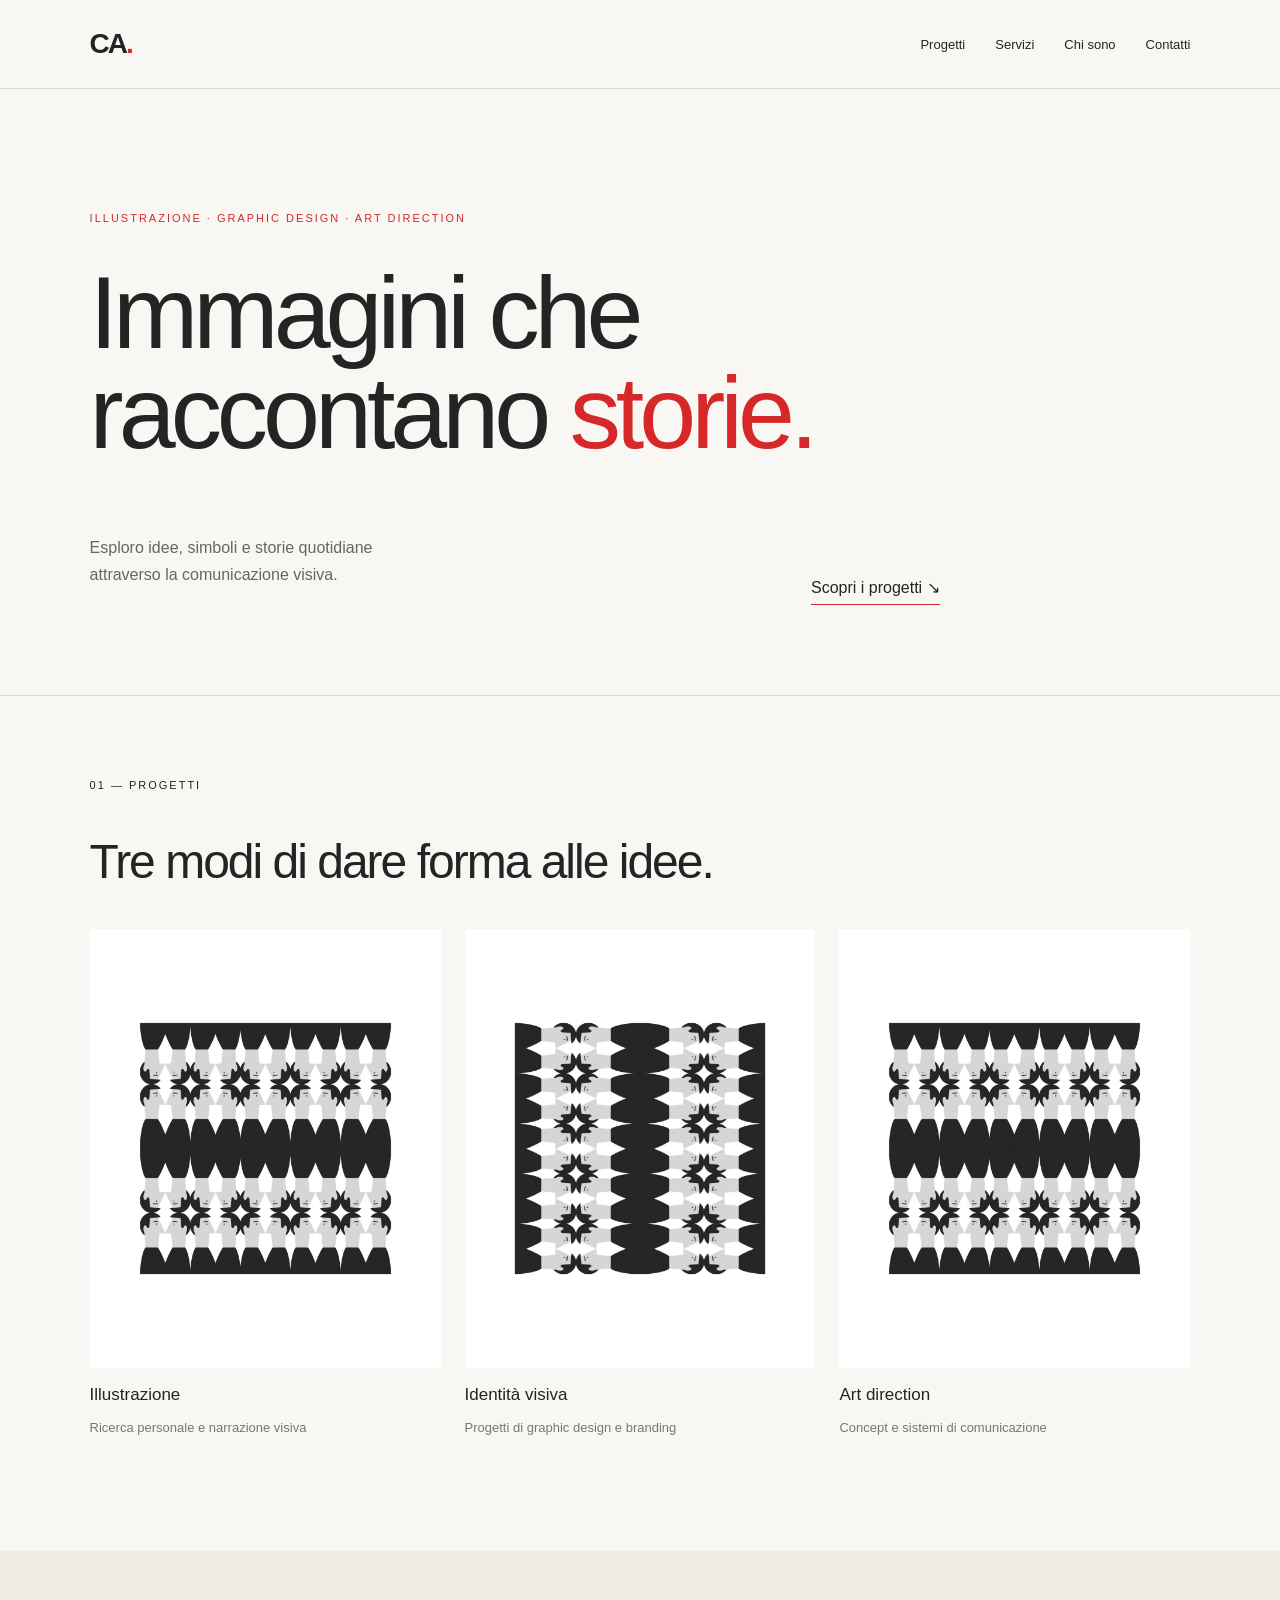
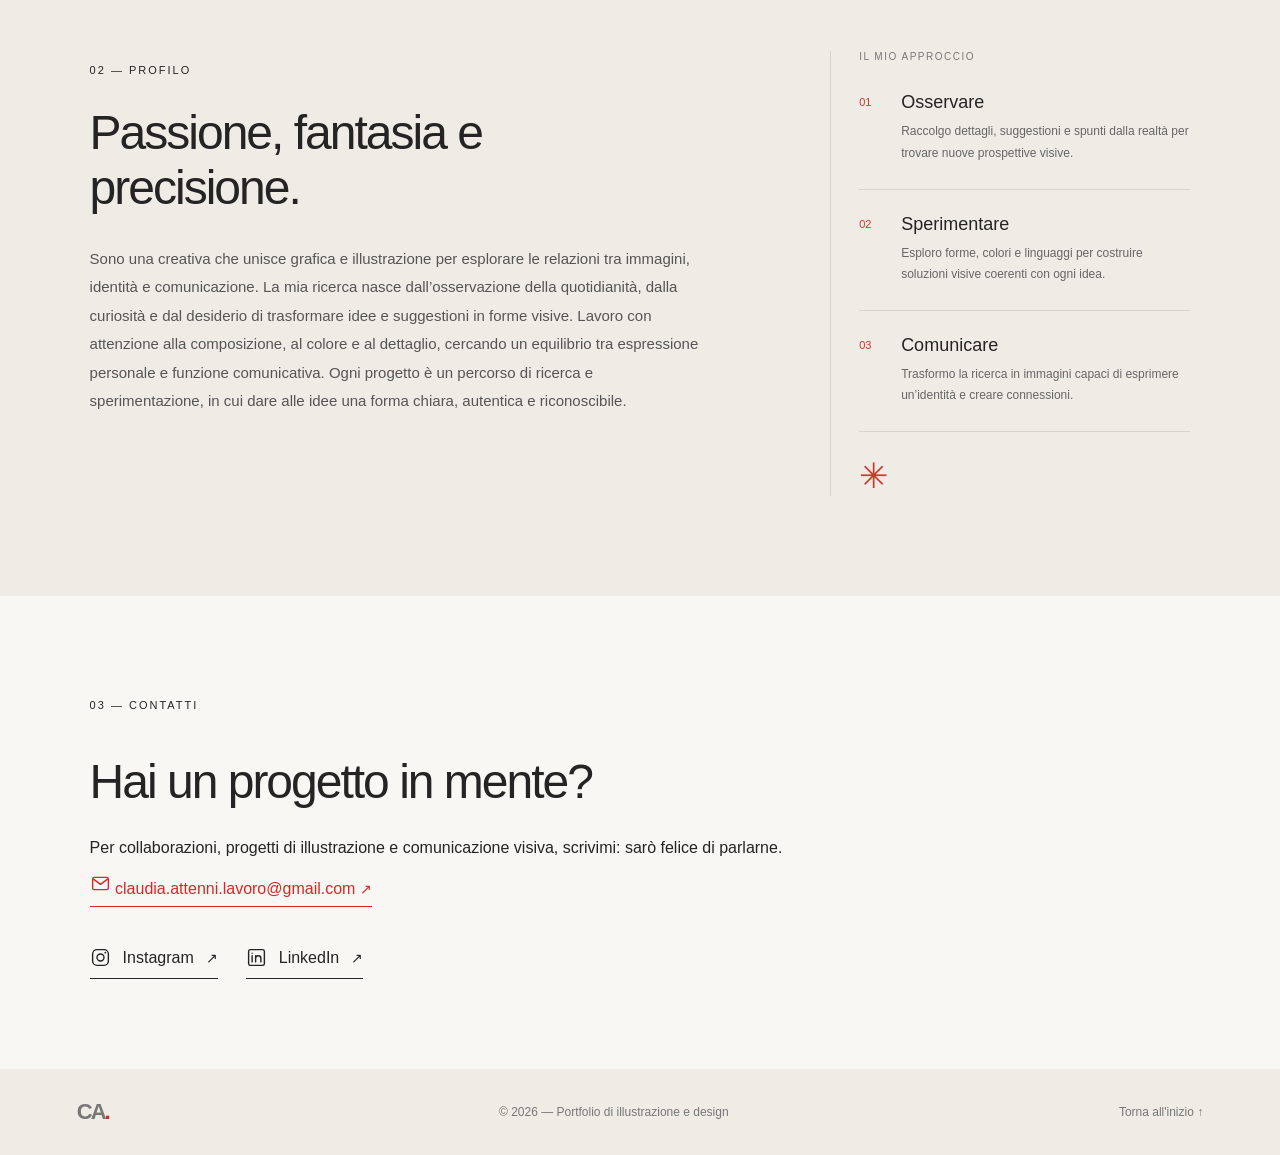
==== commit 0603ba42: "Update index.html" ====
--- a/index.html
+++ b/index.html
@@ -62,7 +62,7 @@
     <article class="progetto">
       <div class="immagine progetto-uno">
         <img
-          src="img/illustrazione.jpg"
+          src="img/illustrazione.JPG"
           alt="Illustrazione originale"
           loading="lazy"
         >
@@ -77,7 +77,7 @@
     <article class="progetto">
       <div class="immagine progetto-due">
         <img
-          src="img/identita-visiva.jpg"
+          src="img/identita-visiva.JPG"
           alt="Progetto di identità visiva"
           loading="lazy"
         >
@@ -92,7 +92,7 @@
     <article class="progetto">
       <div class="immagine progetto-tre">
         <img
-          src="img/art-direction.jpg"
+          src="img/art-direction.JPG"
           alt="Progetto di art direction"
           loading="lazy"
         >
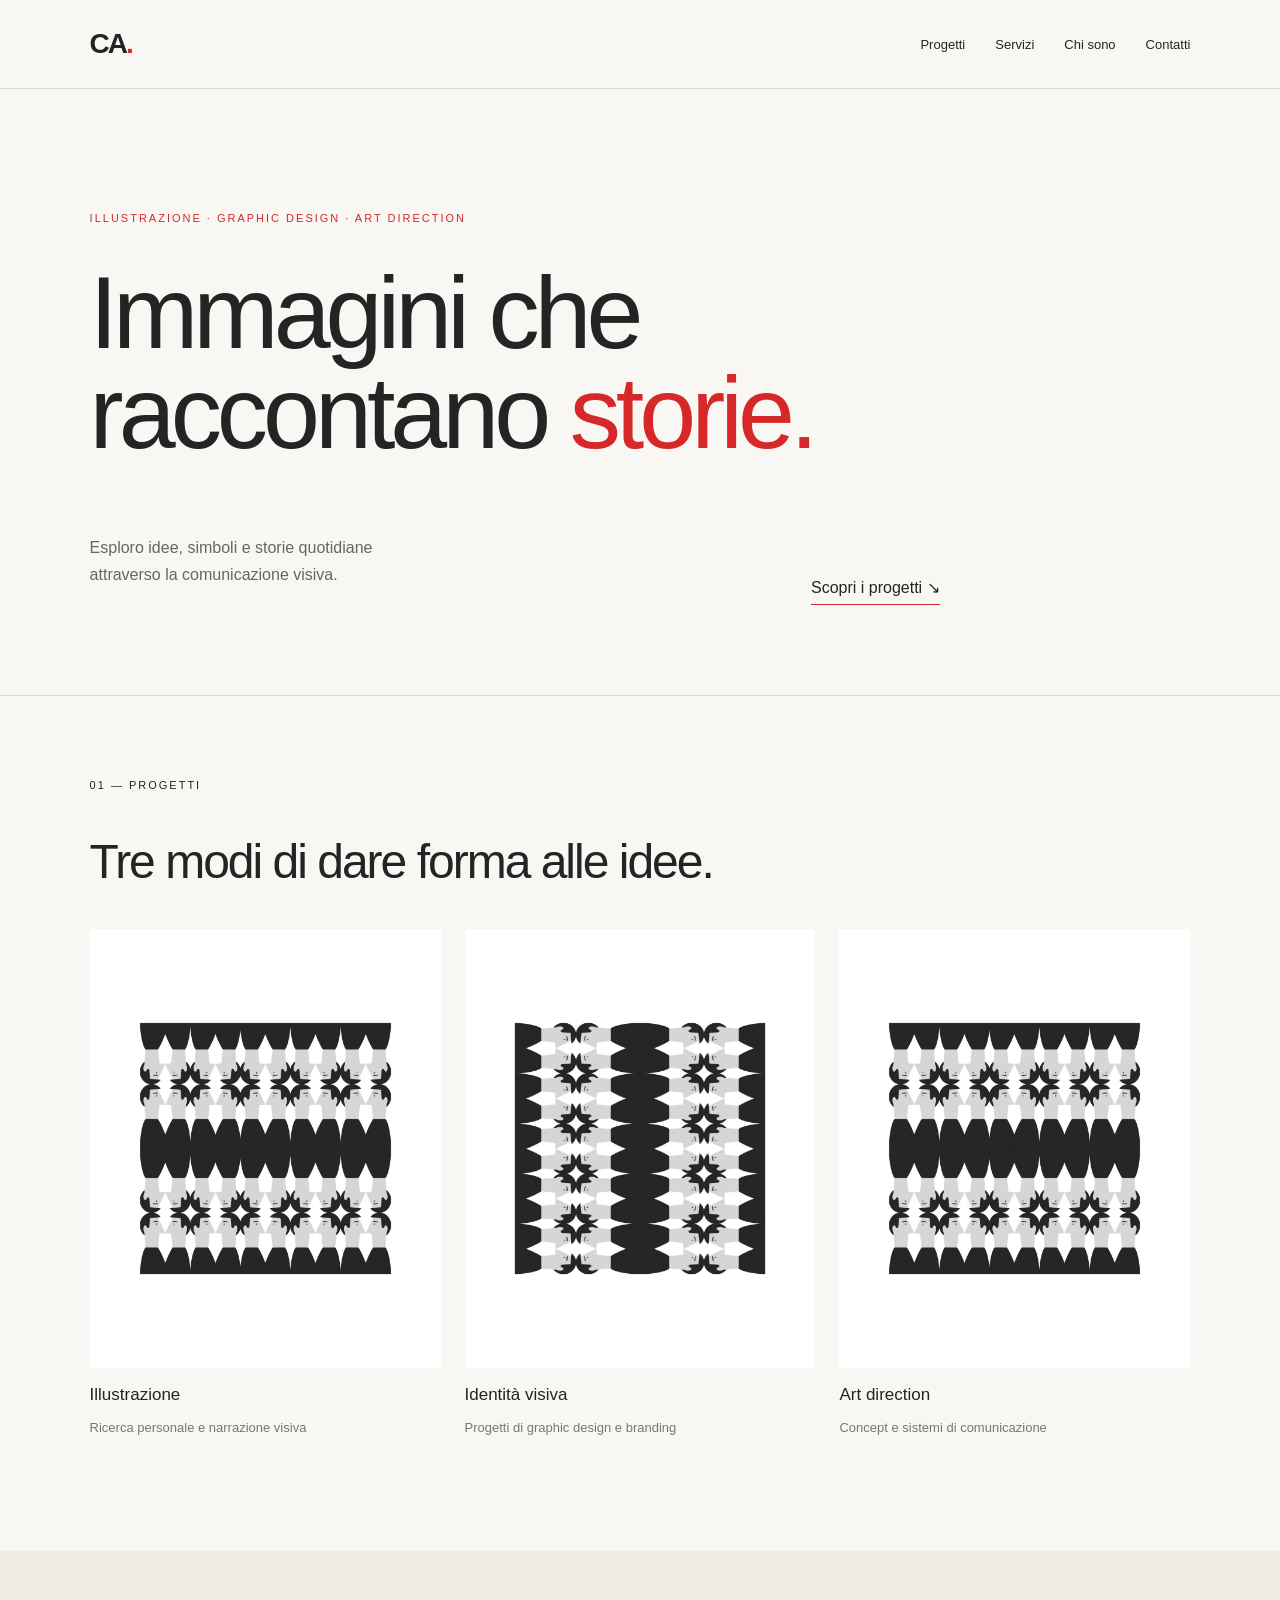
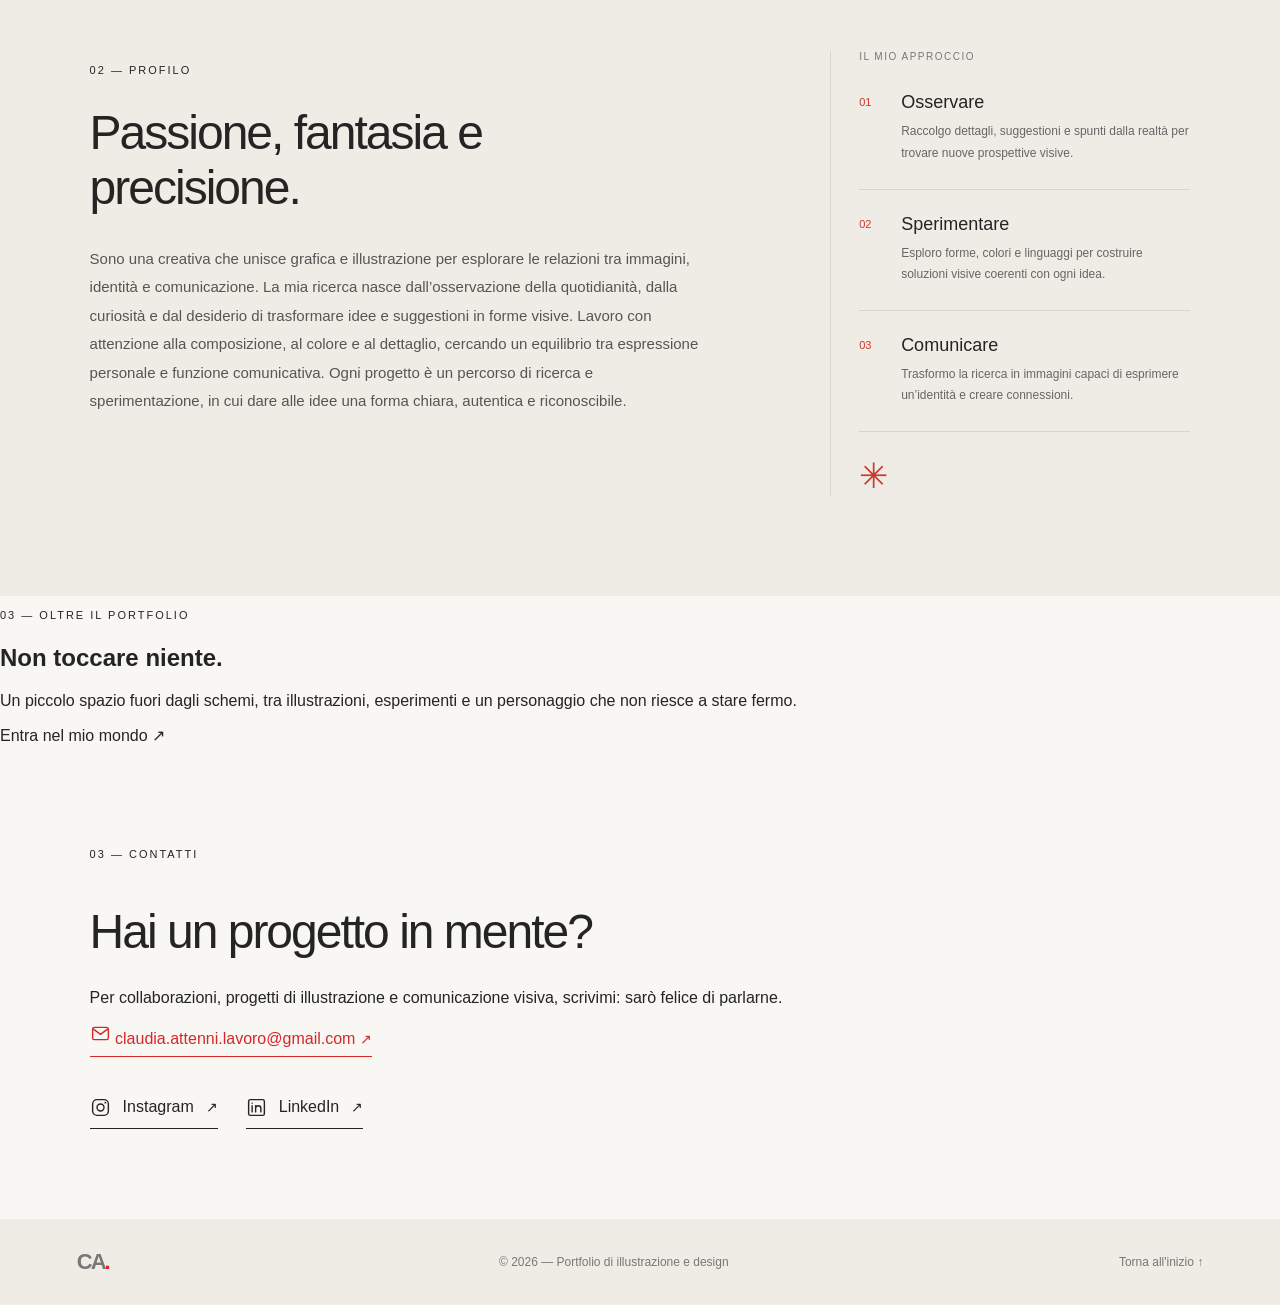
==== commit 201cc022: "Refactor index.html structure and content" ====
--- a/index.html
+++ b/index.html
@@ -171,6 +171,30 @@
 
 </section>
 
+</section>
+
+<!-- IL MIO MONDO ILLUSTRATO -->
+<section class="mondo-illustrato">
+
+  <div class="mondo-testo">
+    <p class="etichetta">03 — OLTRE IL PORTFOLIO</p>
+
+    <h2>Non toccare <span>niente.</span></h2>
+
+    <p>
+      Un piccolo spazio fuori dagli schemi,
+      tra illustrazioni, esperimenti e un
+      personaggio che non riesce a stare fermo.
+    </p>
+
+    <a href="https://claudia20-12.github.io/non-toccare-niente/"
+       target="_blank"
+       rel="noopener noreferrer">
+       Entra nel mio mondo ↗
+    </a>
+  </div>
+
+</section>
 
 <section class="contatti" id="contatti">
 
--- a/style.css
+++ b/style.css
@@ -3362,3 +3362,69 @@
 .intro-servizi h1 span {
   color: #cf382e;
 }
+
+
+.link::after {
+  content: "";
+  display: inline-block;
+  width: 8px;
+  height: 8px;
+  border-top: 1.5px solid currentColor;
+  border-right: 1.5px solid currentColor;
+  transform: rotate(0deg);
+  margin-left: 8px;
+}
+
+
+/* HOME — ALLINEAMENTO MENU MOBILE */
+
+@media (max-width: 480px) {
+  .header {
+    align-items: center;
+    gap: 12px;
+  }
+
+  .logo {
+    flex-shrink: 0;
+  }
+
+  .menu {
+    align-items: center;
+    flex-wrap: wrap;
+    row-gap: 8px;
+    column-gap: 12px;
+  }
+}
+
+
+
+
+
+
+
+
+
+  /* HOME — ALLINEAMENTO MENU MOBILE */
+
+@media (max-width: 480px) {
+  .header {
+    align-items: center;
+    gap: 12px;
+  }
+
+  .logo {
+    flex-shrink: 0;
+  }
+
+  .menu {
+    align-items: center;
+    flex-wrap: wrap;
+    row-gap: 8px;
+    column-gap: 12px;
+  }
+}
+
+  footer {
+    margin-bottom: 0;
+  }
+}
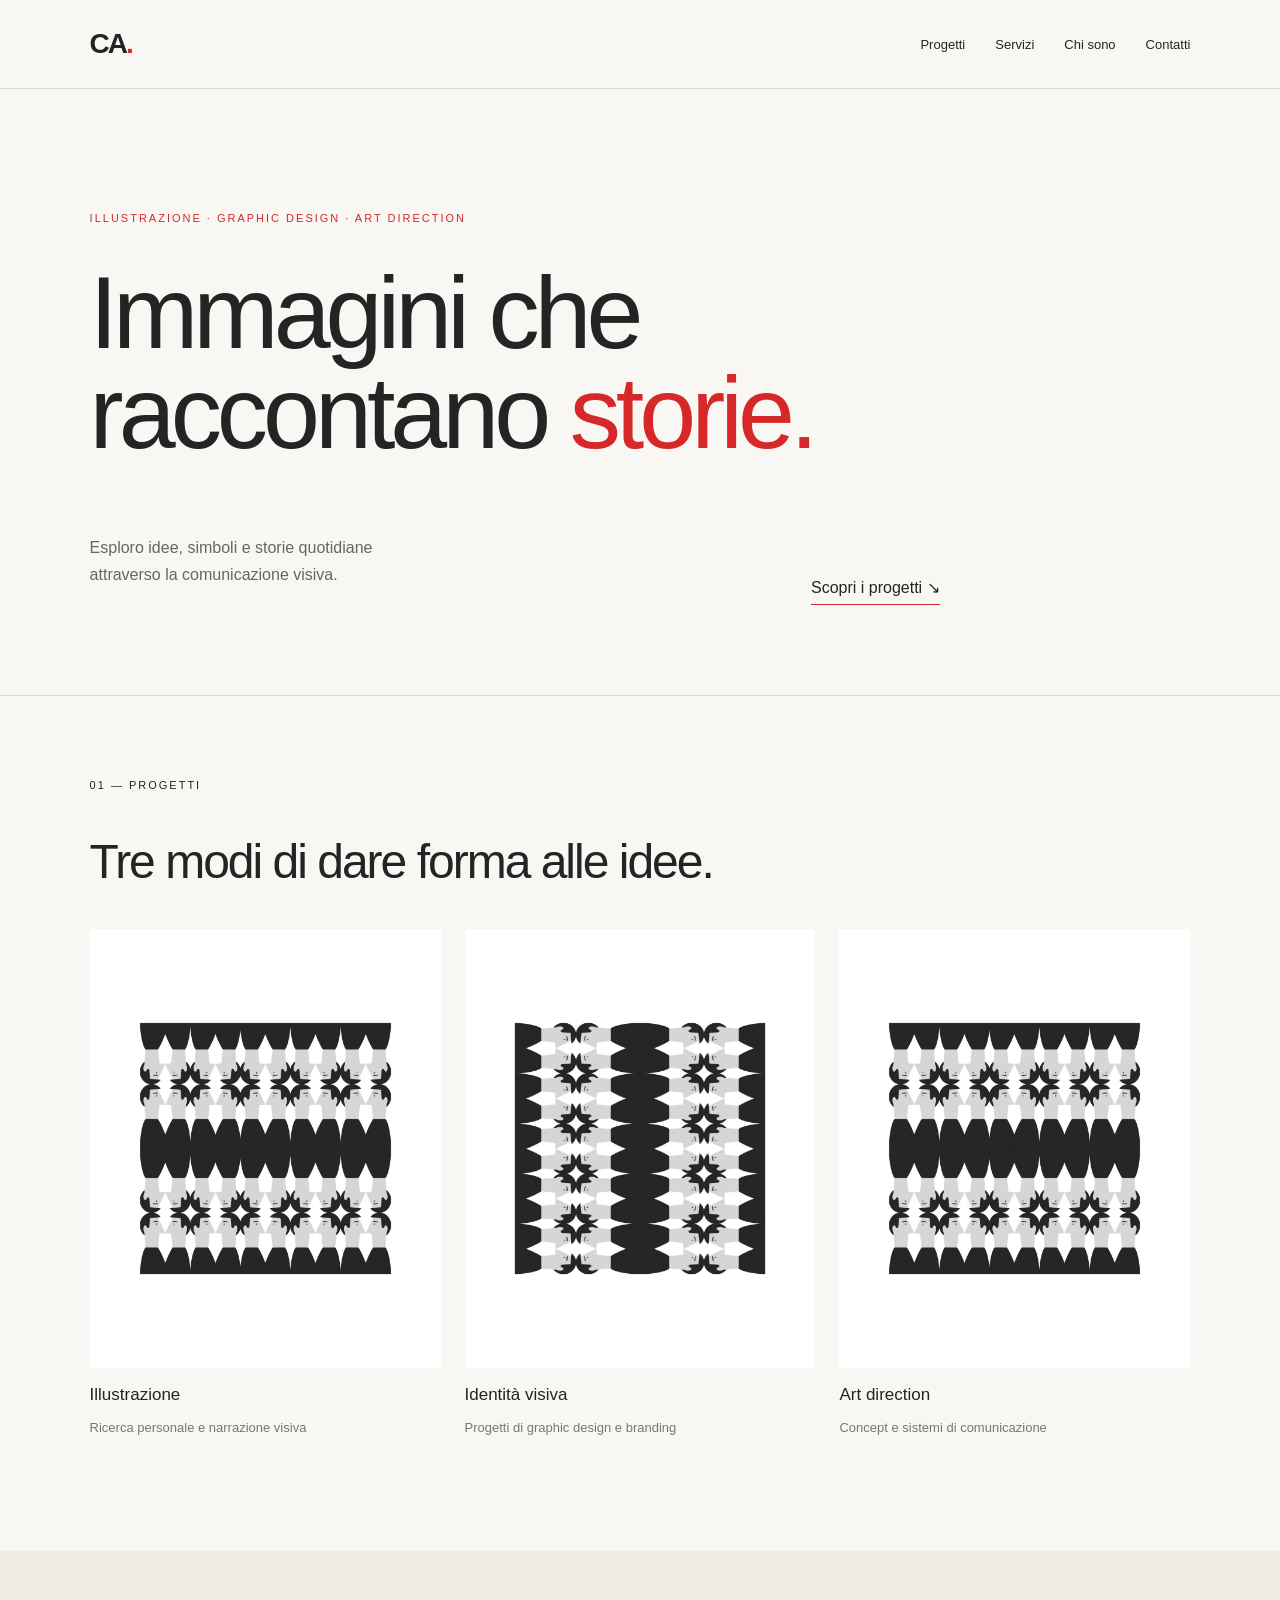
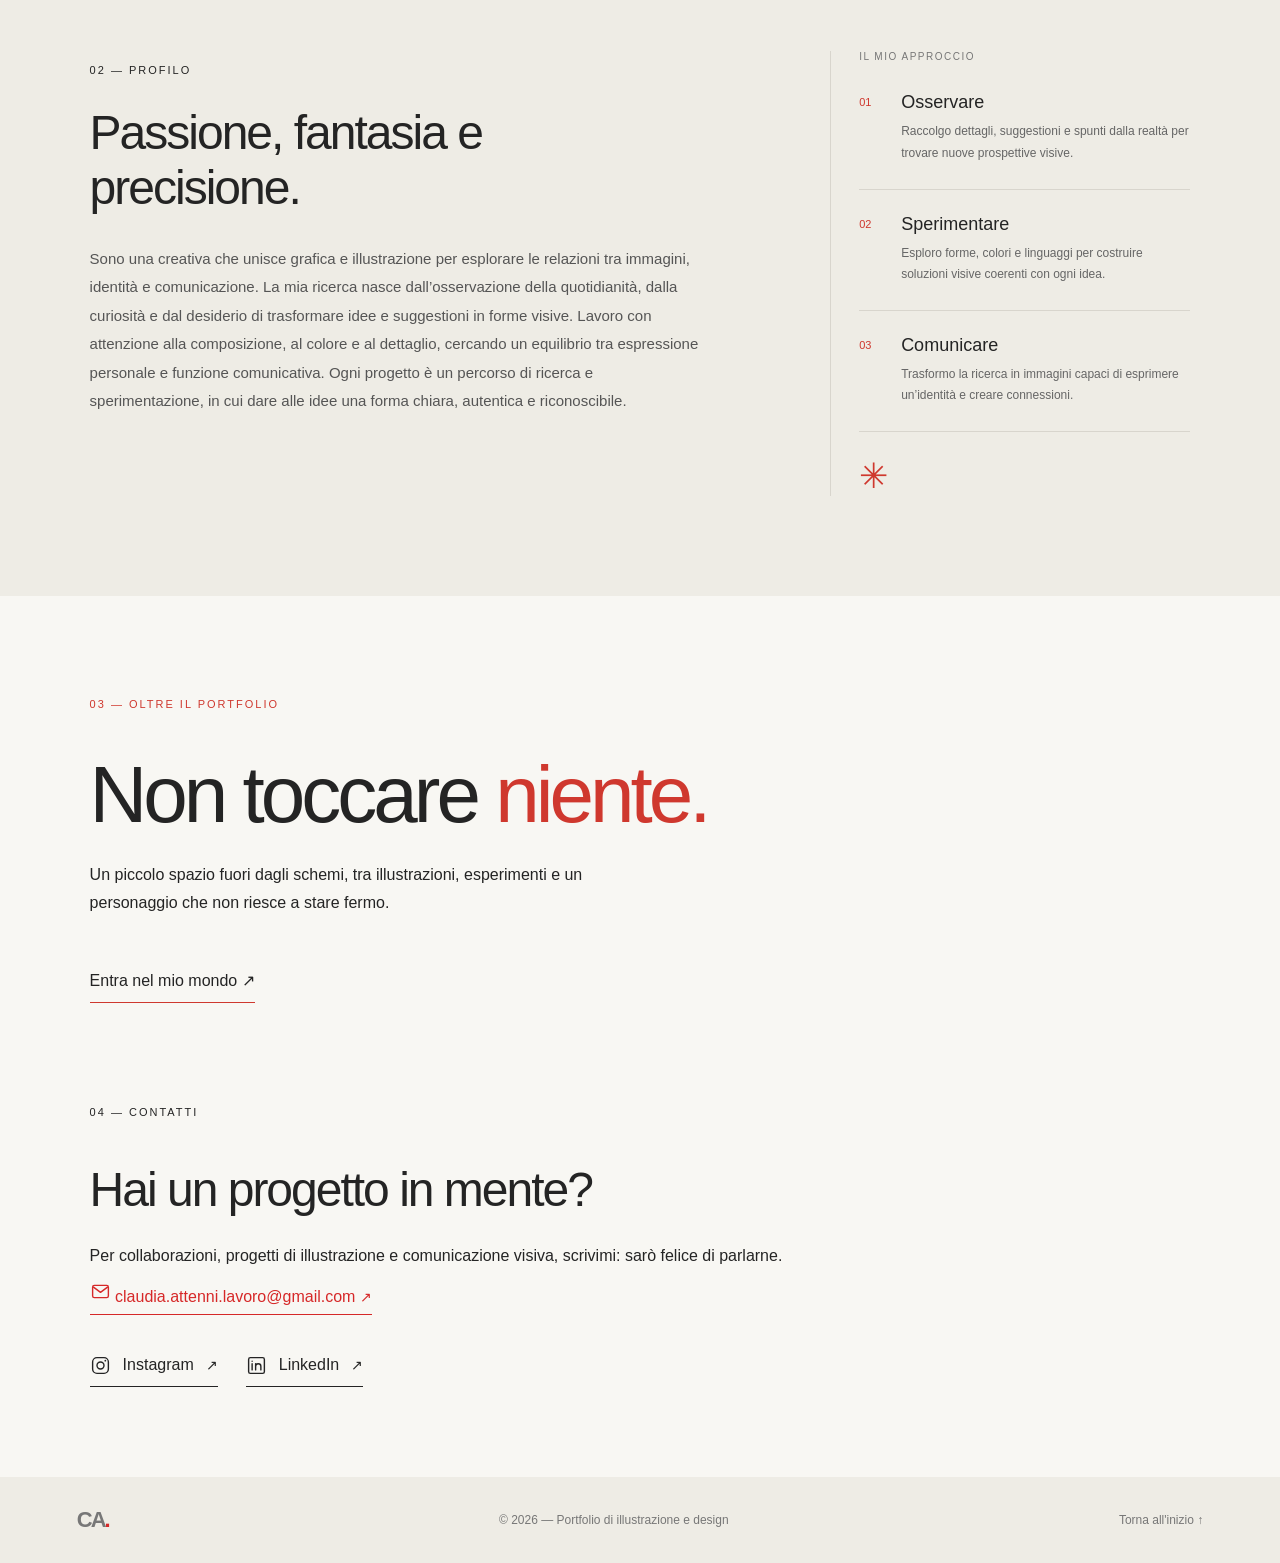
==== commit 0f558386: "Update index.html" ====
--- a/index.html
+++ b/index.html
@@ -198,7 +198,7 @@
 
 <section class="contatti" id="contatti">
 
-  <p class="etichetta">03 — CONTATTI</p>
+  <p class="etichetta">04 — CONTATTI</p>
 
   <h2>Hai un progetto in mente?</h2>
 
--- a/style.css
+++ b/style.css
@@ -3428,3 +3428,74 @@
     margin-bottom: 0;
   }
 }
+
+
+/* MONDO ILLUSTRATO */
+
+
+/* MONDO ILLUSTRATO — DESKTOP */
+
+.mondo-illustrato {
+  padding: 140px 0 90px;
+  background: #272723;
+  color: #f8f6f0;
+}
+
+.mondo-testo {
+  width: 86%;
+  max-width: none;
+  margin: 0 auto;
+  margin-top: 100px;
+  padding: 0;
+}
+
+
+.mondo-illustrato .etichetta {
+  color: #cf382e;
+}
+
+.mondo-illustrato h2 {
+  font-size: clamp(42px, 7vw, 80px);
+  font-weight: 500;
+  letter-spacing: -4px;
+  margin: 35px 0 20px;
+}
+
+.mondo-illustrato h2 span {
+  color: #cf382e;
+}
+
+.mondo-illustrato p:not(.etichetta) {
+  max-width: 500px;
+  line-height: 1.8;
+}
+
+.mondo-illustrato a {
+  display: inline-block;
+  margin-top: 25px;
+  padding: 12px 0;
+  opacity: 1;
+  visibility: visible;
+  text-decoration: none;
+  border-bottom: 1px solid #cf382e;
+  transition: color 0.3s ease;
+}
+
+.mondo-illustrato a:hover {
+  color: #cf382e;
+}
+
+@media (max-width: 600px) {
+  .mondo-illustrato {
+    padding: 75px 7% 3%;
+  }
+
+  .mondo-illustrato h2 {
+    letter-spacing: -2px;
+  }
+  .mondo-testo {
+  width: 100%;
+  margin: 0;
+}
+}
+
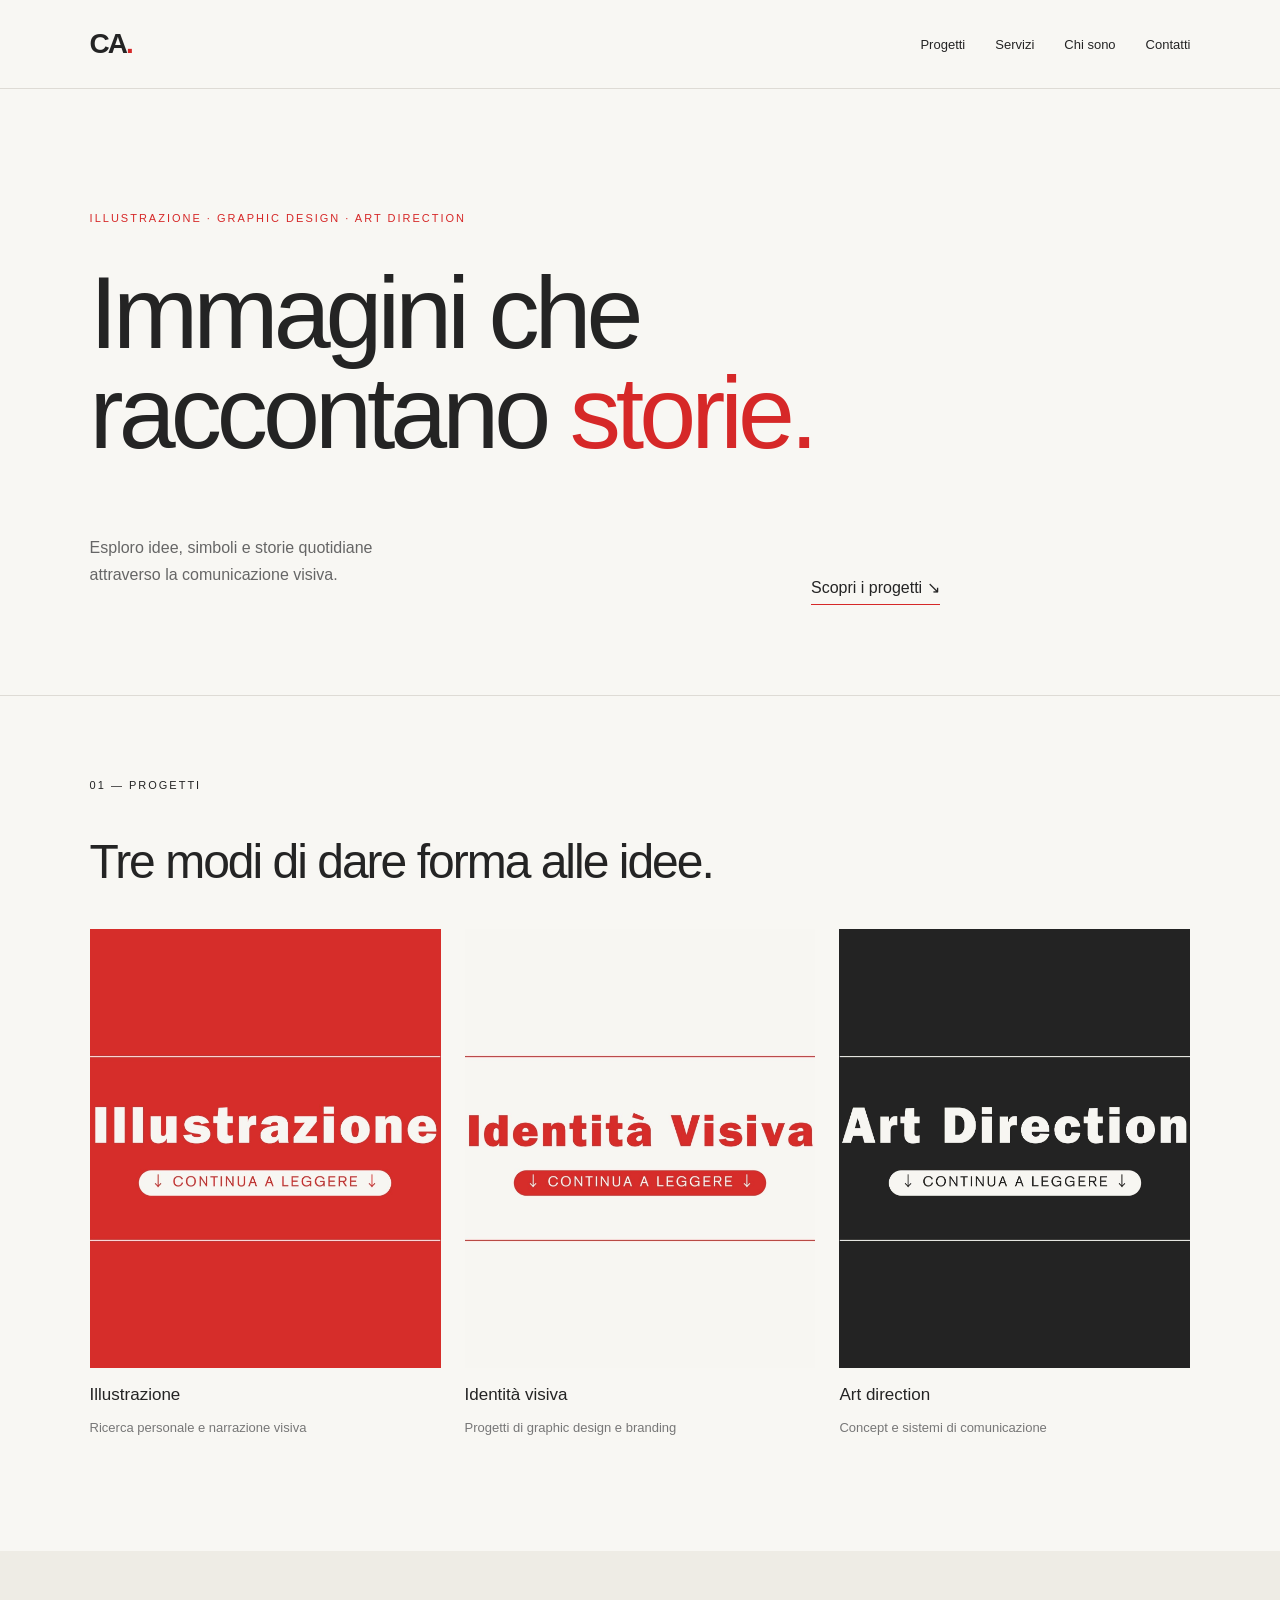
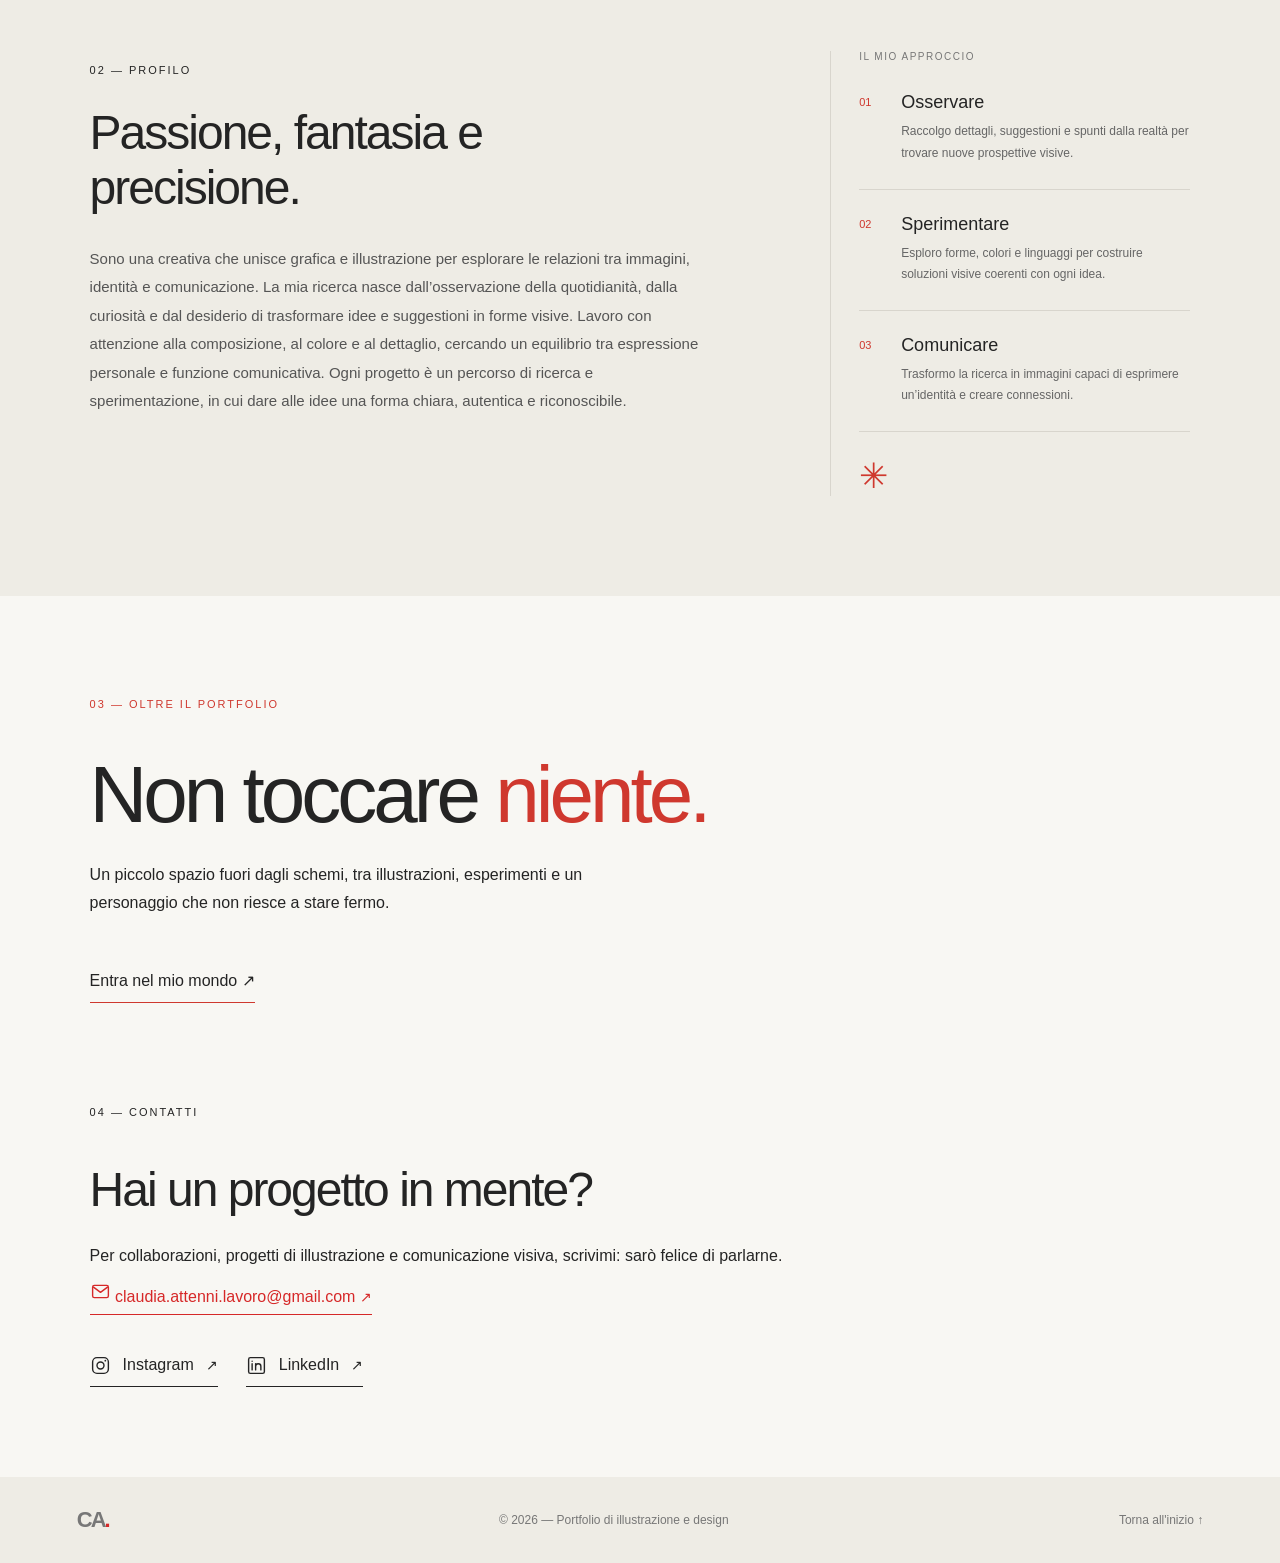
==== commit 312a7e0c: "Update index.html" ====
--- a/index.html
+++ b/index.html
@@ -62,11 +62,11 @@
     <article class="progetto">
       <div class="immagine progetto-uno">
         <img
-          src="img/illustrazione.JPG"
+          src="img/illustrazione.jpg"
           alt="Illustrazione originale"
           loading="lazy"
         >
-        <span>01</span>
+        <span></span>
       </div>
       <h3>Illustrazione</h3>
       <p>Ricerca personale e narrazione visiva</p>
@@ -77,11 +77,11 @@
     <article class="progetto">
       <div class="immagine progetto-due">
         <img
-          src="img/identita-visiva.JPG"
+          src="img/identita-visiva.jpg"
           alt="Progetto di identità visiva"
           loading="lazy"
         >
-        <span>02</span>
+        <span></span>
       </div>
       <h3>Identità visiva</h3>
       <p>Progetti di graphic design e branding</p>
@@ -92,11 +92,11 @@
     <article class="progetto">
       <div class="immagine progetto-tre">
         <img
-          src="img/art-direction.JPG"
+          src="img/art-direction.jpg"
           alt="Progetto di art direction"
           loading="lazy"
         >
-        <span>03</span>
+        <span></span>
       </div>
       <h3>Art direction</h3>
       <p>Concept e sistemi di comunicazione</p>
